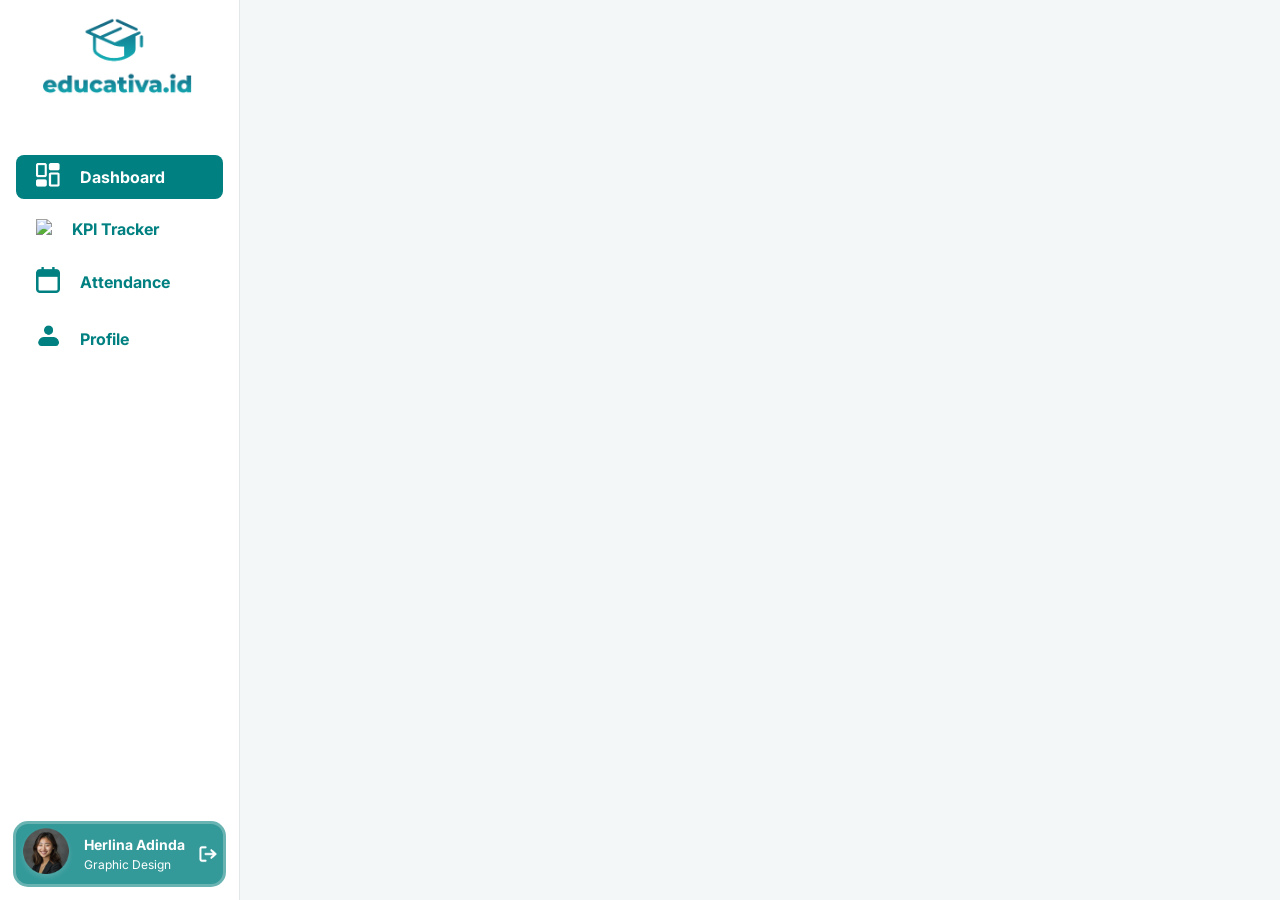
==== index.html @ 2667c9a7 "feat: membuat sidebar" ====
<!DOCTYPE html>
<html lang="en">
<head>
  <meta charset="UTF-8">
  <meta name="viewport" content="width=device-width, initial-scale=1.0">
  <title>educativa.id — Dashboard</title>

  <link rel="preconnect" href="https://fonts.googleapis.com">
  <link href="https://fonts.googleapis.com/css2?family=Inter:wght@400;500;600;700&display=swap" rel="stylesheet">

  <script src="https://cdn.jsdelivr.net/npm/chart.js"></script>

  <link rel="stylesheet" href="https://cdnjs.cloudflare.com/ajax/libs/font-awesome/6.5.0/css/all.min.css">

  <link rel="stylesheet" href="css/style.css">
  <link rel="stylesheet" href="css/layout.css">
  <link rel="stylesheet" href="css/components.css">
</head>
<body>
  <div class="app-container">
    
    <aside class="sidebar">
      <div class="sidebar-header">
        <div class="logo-icon">
            <img class="educativa" src="assets/icons/logo-ducativa.png">
            <img class="tulisan" src="assets/icons/logo-tulisan-educativa.png">
        </div>
      </div>
      
      <nav class="sidebar-nav">
        <ul class="nav-list">
          <li class="list active nav-item" data-index="0">
              <a class="sidebar-component" href="#">
                  <span class="icon"><img src="assets/icons/nav-dashboard-active.png" data-active="assets/icons/nav-dashboard-active.png" data-inactive="assets/icons/nav-dashboard.png"></span>
                  <span class="text">Dashboard</span>
              </a>
          </li>
          <li class="list nav-item" data-index="1">
              <a class="sidebar-component" href="#">
                  <span class="icon"><img src="assets/icons/nav-kpi.png" data-active="assets/icons/nav-kpi-active.png" data-inactive="assets/icons/nav-kpi.png"></span>
                  <span class="text">KPI Tracker</span>
              </a>
          </li>
          <li class="list nav-item" data-index="2">
              <a class="sidebar-component" href="#">
                  <span class="icon"><img src="assets/icons/nav-attendance.png" data-active="assets/icons/nav-attendance-active.png" data-inactive="assets/icons/nav-attendance.png"></span>
                  <span class="text">Attendance</span>
              </a>
          </li>
          <li class="list nav-item" data-index="3">
              <a class="sidebar-component" href="#">
                  <span class="icon"><img src="assets/icons/nav-profile.png" data-active="assets/icons/nav-profile-active.png" data-inactive="assets/icons/nav-profile.png"></span>
                  <span class="text">Profile</span>
              </a>
          </li>
        </ul>
        <!-- <a href="#" class="nav-item active">
          <img src="assets/icons/nav-dashboard-active.png" data-active="assets/icons/nav-dashboard-active.png" data-inactive="assets/icons/nav-dashboard.png">
          <span>Dashboard</span>
        </a> -->
        <!-- <a href="#" class="nav-item active">
            <img src="assets/icons/nav-dashboard-active.png" data-active="assets/icons/nav-dashboard-active.png" data-inactive="assets/icons/nav-dashboard.png">
            <span class="text">Dashboard</span>
        </a>
        <a href="#" class="nav-item">
          <img src="assets/icons/nav-kpi.png" data-active="assets/icons/nav-kpi-active.png" data-inactive="assets/icons/nav-kpi.png" alt="KPI Tracker">
          <span>KPI Tracker</span>
        </a>
        <a href="#" class="nav-item">
          <img src="assets/icons/nav-attendance.png" data-active="assets/icons/nav-attendance-active.png" data-inactive="assets/icons/nav-attendance.png" alt="Attendance">
          <span>Attendance</span>
        </a>
        <a href="#" class="nav-item">
          <img src="assets/icons/nav-profile.png" data-active="assets/icons/nav-profile-active.png" data-inactive="assets/icons/nav-profile.png" alt="Profile">
          <span>Profile</span>
        </a> -->
      </nav>

      <div class="sidebar-footer">
        <div class="user-profile">
          <img src="assets/icons/avatar-1.png" alt="User" class="avatar">
          <div class="user-info">
            <h4>Herlina Adinda</h4>
            <p>Graphic Design</p>
          </div>
          <button class="logout-btn"><img src="assets/icons/logout.png" alt="Logout"></button>
        </div>
      </div>
    </aside>

    <!-- <nav class="bottom-nav">
      <a href="#" class="nav-item active"><img src="assets/icons/nav-dashboard-active.png" alt="Dashboard"></a>
      <a href="#" class="nav-item"><img src="assets/icons/nav-kpi.png" alt="KPI Tracker"></a>
      <a href="#" class="nav-item"><img src="assets/icons/nav-attendance.png" alt="Attendance"></a>
      <a href="#" class="nav-item"><img src="assets/icons/nav-profile.png" alt="Profile"></a>
    </nav> -->
    <nav class="container-bottom">
      <div class="bottom-nav">
        <ul>
          <li class="list active" data-index="0">
              <a href="#">
                  <span class="icon"><img src="assets/icons/nav-dashboard-active.png" data-active="assets/icons/nav-dashboard-active.png" data-inactive="assets/icons/nav-dashboard.png"></span>
                  <span class="text">Dashboard</span>
              </a>
          </li>
          <li class="list" data-index="1">
              <a href="#">
                  <span class="icon"><img src="assets/icons/nav-kpi.png" data-active="assets/icons/nav-kpi-active.png" data-inactive="assets/icons/nav-kpi.png"></span>
                  <span class="text">KPI Tracker</span>
              </a>
          </li>
          <li class="list" data-index="2">
              <a href="#">
                  <span class="icon"><img src="assets/icons/nav-attendance.png" data-active="assets/icons/nav-attendance-active.png" data-inactive="assets/icons/nav-attendance.png"></span>
                  <span class="text">Attendance</span>
              </a>
          </li>
          <li class="list" data-index="3">
              <a href="#">
                  <span class="icon"><img src="assets/icons/nav-profile.png" data-active="assets/icons/nav-profile-active.png" data-inactive="assets/icons/nav-profile.png"></span>
                  <span class="text">Profile</span>
              </a>
          </li>
          
          <div class="indicator">
              <div class="indicator-inner"></div>
          </div>
        </ul>
      </div>
      
    </nav>
  </div>

  <script src="js/data.js"></script>
  <script src="js/dashboard.js"></script>
  <script src="js/navigation.js"></script>
</body>
</html>
---- css/style.css ----
/* ================= VARIABLES ================= */
:root {
  --primary: #008080;
  --primary-light: #CBE4E5;
  --primary-bg: #E8F3F4;
  --bg-body: #F4F7F7;
  --white: #FFFFFF;
  --text-dark: #2C3E3E;
  --text-gray: #6B7A7A;
  --border-color: #E2E8E8;
  --hover-buttonn: #006666;

  --font-main: 'Inter', sans-serif;

  --sidebar-width: 240px;
  --sidebar-collapsed: 100px;
  --bottom-nav-height: 64px;
}

/* ================= RESET & GLOBAL ================= */
* {
  margin: 0;
  padding: 0;
  box-sizing: border-box;
}

body {
  font-family: var(--font-main);
  background-color: var(--bg-body);
  color: var(--text-dark);
}

a { text-decoration: none; }
button { cursor: pointer; border: none; background: none; font-family: inherit; }
---- css/layout.css ----
/* ---- App Container ---- */
.app-container {
  display: flex;
  min-height: 100vh;
}

/* ---- Sidebar: hidden on mobile ---- */
.sidebar {
  display: none;
}





/* .bottom-nav {
  display: flex;
  position: fixed;
  bottom: 0;
  left: 0;
  width: 100%;
  height: var(--bottom-nav-height);
  background: var(--white);
  border-top: 1px solid var(--border-color);
  z-index: 100;
  justify-content: space-around;
  align-items: center;
}

.bottom-nav .nav-item {
  color: var(--text-gray);
  font-size: 22px;
  padding: 12px;
}

.bottom-nav .nav-item.active {
  color: var(--primary);
} */


/* ================= TABLET — min-width: 768px ================= */
@media (min-width: 768px) {

  .sidebar {
    display: flex;
    flex-direction: column;
    width: var(--sidebar-collapsed);
    background-color: var(--white);
    border-right: 1px solid var(--border-color);
    position: fixed;
    height: 100vh;
    z-index: 100;
    transition: width 0.3s ease;
  }

}

/* ================= DESKTOP — min-width: 1024px ================= */
@media (min-width: 1024px) {

  /* Full sidebar */
  .sidebar {
    width: var(--sidebar-width);
  }

}
---- css/components.css ----
/* ---- Bottom Nav pada mobile ---- */
.container-bottom {
  display: flex;
  justify-content: center;
  align-items: center;
  background-color: blue;
}

.bottom-nav {
    position: fixed;
    bottom: 18px;
    right: 5%;
    /* right: 18px; */
    z-index: 100;
    width: 90%;
    height: 70px;
    background: var(--white);
    display: flex;
    justify-content: center;
    align-items: center;
    border-radius: 16px;
    border: 2px solid var(--primary-light);
    box-shadow: 0 8px 5px rgba(0, 128, 128, 0.2);
    /* CSS Variable untuk mengatur posisi via JS */
    --active-index: 0; 

}

.bottom-nav ul {
    display: flex;
    width: 100%;
    padding: 0;
    margin: 0;
    position: relative;
}

.bottom-nav ul li {
    position: relative;
    list-style: none;
    width: 25%; /* Membagi 4 menu rata */
    height: 80px;
    z-index: 2;
}

.bottom-nav ul li a {
    position: relative;
    display: flex;
    justify-content: center;
    align-items: center;
    flex-direction: column;
    width: 100%;
    height: 100%;
    text-align: center;
    text-decoration: none;
}

.bottom-nav ul li a .icon {
    position: relative;
    display: block;
    /* font-size: 14px; */
    /* color: var(--primary); */
    transition: 0.5s cubic-bezier(0.68, -0.55, 0.265, 1.55); /* Animasi bounce halus */
    transform: translateY(-8px);
}

.icon img {
    width: 24px;
}

.bottom-nav ul li.active a .icon {
    transform: translateY(-38px); /* Ikon naik saat aktif */
    color: var(--nav-bg);
}

.bottom-nav ul li a .text {
    position: absolute;
    color: var(--primary);
    font-weight: 600;
    font-size: 11px;
    bottom: 14px;
}

/* --- ANIMATED INDICATOR (LENGKUNGAN) --- */
.indicator {
    position: absolute;
    top: -40px; /* Menjorok ke atas */
    /* Kalkulasi Posisi: 
       Lebar 1 menu = 25%. Setengah menu = 12.5%.
       Dikurangi setengah lebar indicator (40px) agar tepat di tengah icon.
    */
    left: calc((25% * var(--active-index)) + 12.5% - 40px);
    width: 80px;
    height: 80px;
    background: var(--bg-body); /* Menyamar dengan background halaman */
    border-radius: 50%;
    /* border: 2px solid var(--primary-light); */
    transition: 0.5s cubic-bezier(0.68, -0.55, 0.265, 1.55);
    z-index: 1;
}

/* Lengkungan Kiri */
.indicator::before {
    content: '';
    position: absolute;
    top: 40px;
    left: -22px;
    width: 22px;
    height: 22px;
    background: transparent;
    border-top-right-radius: 20px;
    box-shadow: 1px -10px 0 0 var(--nav-bg);
}

/* Lengkungan Kanan */
.indicator::after {
    content: '';
    position: absolute;
    top: 40px;
    right: -22px;
    width: 22px;
    height: 22px;
    background: transparent;
    border-top-left-radius: 20px;
    box-shadow: -1px -10px 0 0 var(--nav-bg);
}

/* Lingkaran Teal di tengah */
.indicator-inner {
    position: absolute;
    top: 10px;
    left: 10px;
    width: 60px;
    height: 60px;
    background: var(--primary);
    border-radius: 50%;
    box-shadow: inset 0px 4px 6px rgba(0,0,0,0.1); /* Efek depth tipis */
}

/* ================= TABLET — min-width: 768px ================= */
@media (min-width: 768px) {
    .sidebar-header {
        padding: 24px;
        display: flex;
        justify-content: center;
        align-items: center;
        gap: 12px;
    }

    .logo-icon img { 
        width: 80%; 
    }
    .logo-icon .educativa { 
        width: 100%; 
        scale: 1.2;
    }

    .logo-icon .tulisan { 
        display: none; 
    }

    .sidebar-nav {
        display: flex;
        flex-direction: column;
        padding: 0 16px;
        flex: 1;
    }

    .nav-list {
        display: flex;
        flex-direction: column;
        gap: 12px;
        margin-top: 3rem;
    }

    .sidebar-nav .nav-item {
        display: flex;
        align-items: center;
        justify-content: center;
        gap: 25px;
        padding: 10px 0;
        margin: 8px;
        border-radius: 8px;
        transition: all 0.2s ease;
    }

    .sidebar-nav .nav-item.active,
    .sidebar-nav .nav-item:hover {
        background-color: var(--primary);
        color: var(--white);
    }

    .sidebar-nav .nav-item:hover .icon img,
    .sidebar-nav .nav-item.active .icon img {
        filter: brightness(0) invert(1);
    }

    .sidebar-nav .nav-item .text {
        display: none;
    }

    .sidebar-footer {
        padding: 10px;
        border-top: 2px solid var(--primary);
        background-color: rgba(0, 128, 128, 0.4);
    }

    .user-profile {
        display: flex;
        align-items: center;
        justify-content: center;
        border-radius: 8px;
    }

    .avatar { 
        width: 80px; 
        height: 80px; 
        border-radius: 50%; 
        object-fit: cover; 
    }

    .user-info {
        display: none; 
    }

    .user-profile button {
        display: none;
    }

    .bottom-nav { display: none; }
}

/* ================= DESKTOP — min-width: 1024px ================= */
@media (min-width: 1024px) {
    /*---- sidebar ----*/

    .sidebar-header {
        gap: 0;
        transform: translateY(-10%);
    }

    .logo-icon .educativa {
        transform: translateX(85%);
        scale: 1;
        width: 35%;
    }

    .logo-icon .tulisan {
        display: flex;
        /* transform: translateX(55%); */
        transform: translateY(-30%);
        margin: auto;
    }

    .nav-list{
        margin-top: 0;
    }

    .sidebar-nav .nav-item {
        justify-content: flex-start;
        padding: 8px 20px;
        margin: 0;
    }

    .sidebar-component {
        display: flex;
        align-items: center;
        gap: 20px;
        color: var(--primary);
        font-weight: 700;
    }

    /* .sidebar-component.active, .sidebar-component:hover {
        color: var(--white);
    } */

    .sidebar-nav .nav-item .text {
        display: flex;
    }

    .nav-item.active .text, .nav-item:hover .text {
        color: var(--white);
    }

    .sidebar-footer {
        background-color: var(--white);
        border: none;
    }

    .user-profile {
        background-color: rgba(0, 128, 128, 0.8);
        border-radius: 15px;
        margin: 3px;
        border: 3px solid rgba(230,244,241, 0.3);
    }

    .user-info {
        display: flex;
        flex-direction: column;
        gap: 4px;
        margin-right: auto;
    }

    .user-info h4 {
        font-size: 14px;
        color: var(--white);
    }

    .user-info p {
        font-size: 12px;
        color: var(--white);
    }

    .user-profile .avatar {
        width: 60px;
        height: 60px;
        margin-right: auto;
    }

    .user-profile button {
        display: flex;
    }

    .logout-btn img {
        width: 20px;
        margin: 5px;
    }
    
}
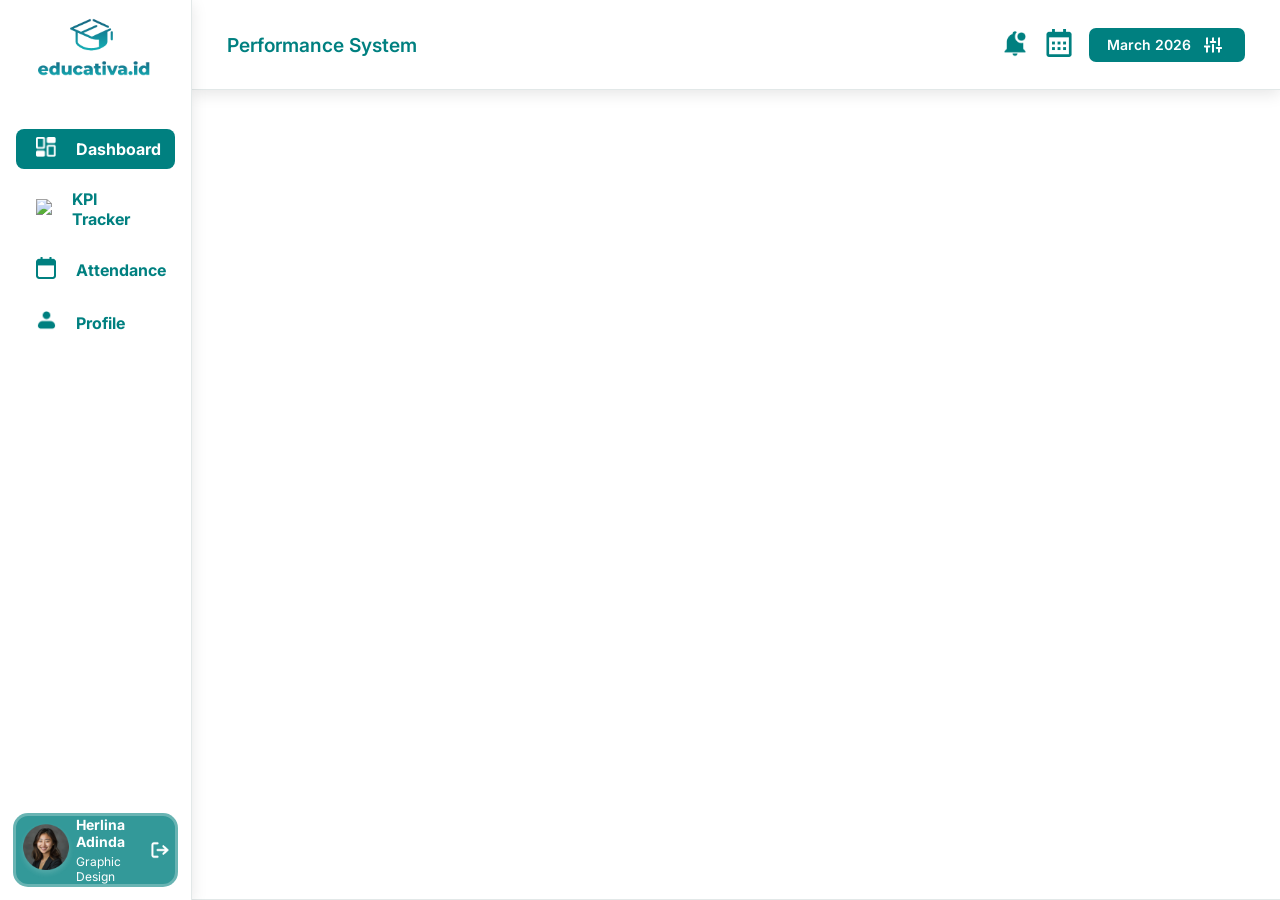
==== commit 3e0fde5d: "feat: membuat header" ====
--- a/index.html
+++ b/index.html
@@ -54,26 +54,6 @@
               </a>
           </li>
         </ul>
-        <!-- <a href="#" class="nav-item active">
-          <img src="assets/icons/nav-dashboard-active.png" data-active="assets/icons/nav-dashboard-active.png" data-inactive="assets/icons/nav-dashboard.png">
-          <span>Dashboard</span>
-        </a> -->
-        <!-- <a href="#" class="nav-item active">
-            <img src="assets/icons/nav-dashboard-active.png" data-active="assets/icons/nav-dashboard-active.png" data-inactive="assets/icons/nav-dashboard.png">
-            <span class="text">Dashboard</span>
-        </a>
-        <a href="#" class="nav-item">
-          <img src="assets/icons/nav-kpi.png" data-active="assets/icons/nav-kpi-active.png" data-inactive="assets/icons/nav-kpi.png" alt="KPI Tracker">
-          <span>KPI Tracker</span>
-        </a>
-        <a href="#" class="nav-item">
-          <img src="assets/icons/nav-attendance.png" data-active="assets/icons/nav-attendance-active.png" data-inactive="assets/icons/nav-attendance.png" alt="Attendance">
-          <span>Attendance</span>
-        </a>
-        <a href="#" class="nav-item">
-          <img src="assets/icons/nav-profile.png" data-active="assets/icons/nav-profile-active.png" data-inactive="assets/icons/nav-profile.png" alt="Profile">
-          <span>Profile</span>
-        </a> -->
       </nav>
 
       <div class="sidebar-footer">
@@ -88,12 +68,36 @@
       </div>
     </aside>
 
-    <!-- <nav class="bottom-nav">
-      <a href="#" class="nav-item active"><img src="assets/icons/nav-dashboard-active.png" alt="Dashboard"></a>
-      <a href="#" class="nav-item"><img src="assets/icons/nav-kpi.png" alt="KPI Tracker"></a>
-      <a href="#" class="nav-item"><img src="assets/icons/nav-attendance.png" alt="Attendance"></a>
-      <a href="#" class="nav-item"><img src="assets/icons/nav-profile.png" alt="Profile"></a>
-    </nav> -->
+    <Aside class="header">
+      <header class="top-header">
+        <div class="logo-mobile">
+            <img class="educativa" src="assets/icons/logo-ducativa.png">
+            <img class="tulisan" src="assets/icons/logo-tulisan-educativa.png">
+        </div>
+        <h1 class="page-title">Performance System</h1>
+        <div class="header-actions">
+          <button class="action-btn"><img src="assets/icons/header-notification.png"></button>
+          <button class="action-btn"><img src="assets/icons/header-calendar.png"></button>
+          <button class="date-badge">
+            <p class="filter-text">March 2026</p>
+            <img class="filter-icon" src="assets/icons/header-filter.png">
+          </button>
+        </div>
+      </header>
+    </Aside>
+
+    
+      <!-- <header class="top-header">
+        <div class="mobile-menu-toggle"><i class="fa-solid fa-bars"></i></div>
+        <h1 class="page-title">Performance System</h1>
+        <div class="header-actions">
+          <button class="action-btn"><i class="fa-solid fa-bell"></i></button>
+          <button class="action-btn"><i class="fa-solid fa-calendar-days"></i></button>
+          <button class="date-badge">March 2026 <i class="fa-solid fa-sliders"></i></button>
+        </div>
+      </header> -->
+   
+
     <nav class="container-bottom">
       <div class="bottom-nav">
         <ul>
--- a/css/style.css
+++ b/css/style.css
@@ -12,8 +12,8 @@
 
   --font-main: 'Inter', sans-serif;
 
-  --sidebar-width: 240px;
-  --sidebar-collapsed: 100px;
+  --sidebar-width: 15vw;
+  --sidebar-collapsed: 12vw;
   --bottom-nav-height: 64px;
 }
 
--- a/css/layout.css
+++ b/css/layout.css
@@ -9,33 +9,30 @@
   display: none;
 }
 
-
-
-
-
-/* .bottom-nav {
+/* ---- Bottom Nav pada mobile ---- */
+.container-bottom {
   display: flex;
-  position: fixed;
-  bottom: 0;
-  left: 0;
-  width: 100%;
-  height: var(--bottom-nav-height);
-  background: var(--white);
-  border-top: 1px solid var(--border-color);
-  z-index: 100;
-  justify-content: space-around;
+  justify-content: center;
   align-items: center;
 }
 
-.bottom-nav .nav-item {
-  color: var(--text-gray);
-  font-size: 22px;
-  padding: 12px;
+/* === HEADER ==== */
+.header {
+  display: flex;
+  flex: 1;
+  width: 100%;
+  background-color: var(--white);
+  border-bottom: 1px solid var(--border-color);
 }
 
-.bottom-nav .nav-item.active {
-  color: var(--primary);
-} */
+/* ==== MAIN CONTENT ==== */
+.main-content {
+  flex: 1;
+  width: 100%;
+  margin-left: 0;
+  display: flex;
+  flex-direction: column;
+}
 
 
 /* ================= TABLET — min-width: 768px ================= */
@@ -51,6 +48,7 @@
     height: 100vh;
     z-index: 100;
     transition: width 0.3s ease;
+    box-shadow: 0 4px 15px rgba(0, 0, 0, 0.1);
   }
 
 }
--- a/css/components.css
+++ b/css/components.css
@@ -1,16 +1,8 @@
-/* ---- Bottom Nav pada mobile ---- */
-.container-bottom {
-  display: flex;
-  justify-content: center;
-  align-items: center;
-  background-color: blue;
-}
-
+/* ----BOTTOM NAVIGATION (MOBILE)---- */
 .bottom-nav {
     position: fixed;
     bottom: 18px;
     right: 5%;
-    /* right: 18px; */
     z-index: 100;
     width: 90%;
     height: 70px;
@@ -57,8 +49,6 @@
 .bottom-nav ul li a .icon {
     position: relative;
     display: block;
-    /* font-size: 14px; */
-    /* color: var(--primary); */
     transition: 0.5s cubic-bezier(0.68, -0.55, 0.265, 1.55); /* Animasi bounce halus */
     transform: translateY(-8px);
 }
@@ -136,6 +126,89 @@
     box-shadow: inset 0px 4px 6px rgba(0,0,0,0.1); /* Efek depth tipis */
 }
 
+/* ================== HEADER MOBILE ================== */
+.top-header {
+  height: 10vh;
+  width: 100vw;
+  background-color: var(--white);
+  padding: 20px;
+  display: flex;
+  align-items: center;
+  border-bottom: 1px solid var(--border-color);
+  position: sticky;
+  top: 0;
+  z-index: 90;
+  box-shadow: 0 4px 15px rgba(0, 0, 0, 0.1);
+}
+
+.logo-mobile {
+    display: flex;
+    margin-right: auto;
+}
+
+.top-header .logo-mobile {
+    display: flex;
+    align-items: center;
+    gap: 8px;
+}
+
+.logo-mobile .tulisan {
+    width: 110px;
+}
+
+.logo-mobile .educativa {
+    width: 35px;
+}
+
+.top-header h1 {
+    display: none;
+}
+
+.header-actions {
+    display: flex;
+    gap: 16px;
+}
+
+.header-actions img {
+    width: 25px;
+}
+
+.date-badge img {
+    background-color: var(--primary);
+    width: 28px;
+    padding: 5px;
+    border-radius: 7px;
+}
+
+.filter-text {
+    display: none;
+}
+
+/* ---ISI KONTEN DASHBOARD---- */
+/* ---Banner Dashboard---- */
+.banner-card {
+  background: linear-gradient(135deg, #ffffff 60%, var(--primary-bg) 100%);
+  border-radius: 16px;
+  padding: 24px;
+  display: flex;
+  flex-direction: column;
+  align-items: center;
+  text-align: center;
+  gap: 16px;
+  box-shadow: 0 4px 12px rgba(0, 0, 0, 0.02);
+  border: 1px solid var(--border-color);
+}
+
+.banner-content h2 { color: var(--primary); font-size: 22px; margin-bottom: 8px; }
+.banner-content p  { color: var(--text-gray); font-size: 15px; }
+
+.banner-illustration img {
+    width: 100%;
+    max-width: 500px;
+    padding-right: 2rem;
+  }
+
+
 /* ================= TABLET — min-width: 768px ================= */
 @media (min-width: 768px) {
     .sidebar-header {
@@ -227,12 +300,56 @@
     }
 
     .bottom-nav { display: none; }
+
+
+    /* ================== HEADER TABLET ================== */
+    .top-header {
+        width: 88vw;
+        height: 9vh;
+        margin-left: auto;
+        padding: 0 26px;
+    }
+
+    .top-header h1 {
+        display: block;
+        color: var(--primary);
+        font-size: 1.5rem;
+        font-weight: 600;
+    }
+
+    .header .logo-mobile {
+        display: none;
+    }
+
+    .header-actions {
+        margin-left: auto;
+    }
+
+    .header-actions img {
+        width: 28px;
+    }
+
+    .date-badge {
+        display: flex;
+        align-items: center;
+        gap: 8px;
+        background-color: var(--primary);
+        padding: 3px 18px;
+        border-radius: 7px;
+    }
+
+    .filter-text {
+        display: flex;
+        color: var(--white);
+        font-size: 14px;
+        font-weight: 600;
+    }
+
 }
 
 /* ================= DESKTOP — min-width: 1024px ================= */
 @media (min-width: 1024px) {
-    /*---- sidebar ----*/
-
+    /*---- SIDEBAR ----*/
     .sidebar-header {
         gap: 0;
         transform: translateY(-10%);
@@ -269,9 +386,9 @@
         font-weight: 700;
     }
 
-    /* .sidebar-component.active, .sidebar-component:hover {
-        color: var(--white);
-    } */
+    .sidebar-component .icon img {
+        width: 20px;
+    }
 
     .sidebar-nav .nav-item .text {
         display: flex;
@@ -324,5 +441,16 @@
         width: 20px;
         margin: 5px;
     }
+
+    /* ================== HEADER DESKTOP ================== */
+    .top-header {
+        width: 85vw;
+        height: 10vh;
+        padding: 0 35px;
+    }
+
+    .top-header h1 {
+        font-size: 1.2rem;
+    }
     
 }
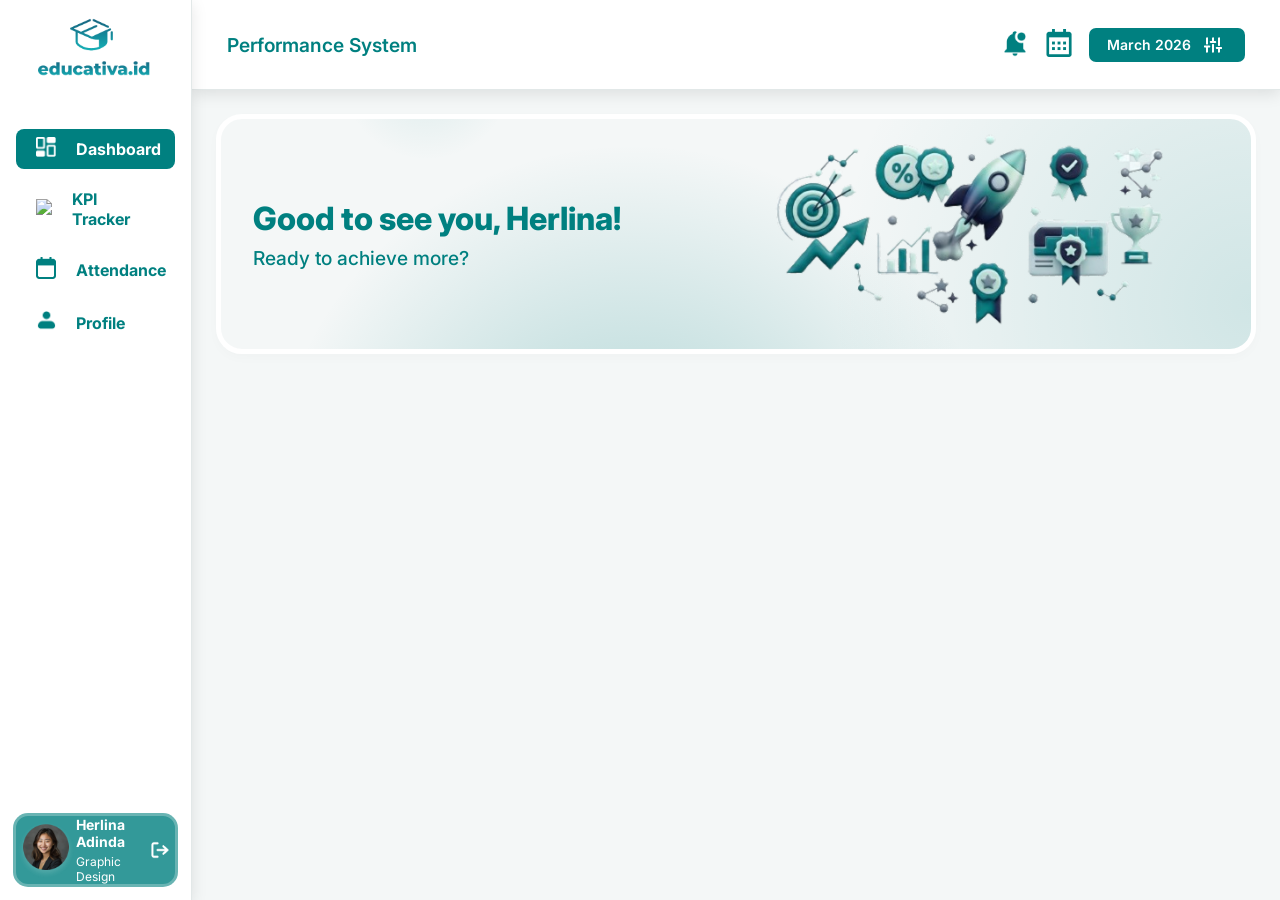
==== commit a69af56b: "feat: membuat banner pada dashboard" ====
--- a/index.html
+++ b/index.html
@@ -68,35 +68,40 @@
       </div>
     </aside>
 
-    <Aside class="header">
-      <header class="top-header">
-        <div class="logo-mobile">
-            <img class="educativa" src="assets/icons/logo-ducativa.png">
-            <img class="tulisan" src="assets/icons/logo-tulisan-educativa.png">
+    <div class="main-wrapper">
+      <Aside class="header">
+        <header class="top-header">
+          <div class="logo-mobile">
+              <img class="educativa" src="assets/icons/logo-ducativa.png">
+              <img class="tulisan" src="assets/icons/logo-tulisan-educativa.png">
+          </div>
+          <h1 class="page-title">Performance System</h1>
+          <div class="header-actions">
+            <button class="action-btn"><img src="assets/icons/header-notification.png"></button>
+            <button class="action-btn"><img src="assets/icons/header-calendar.png"></button>
+            <button class="date-badge">
+              <p class="filter-text">March 2026</p>
+              <img class="filter-icon" src="assets/icons/header-filter.png">
+            </button>
+          </div>
+        </header>
+      </Aside>
+
+      <main class="main-content">
+        <div class="page-wrapper">
+          <section class="banner-card skeleton-box">
+            <div class="banner-content hide-on-load">
+              <h2>Good to see you, Herlina!</h2>
+              <p>Ready to achieve more?</p>
+            </div>
+            <div class="banner-illustration hide-on-load">
+              <img src="assets/images/dashboard.png" alt="Dashboard Banner">
+            </div>
+          </section>
         </div>
-        <h1 class="page-title">Performance System</h1>
-        <div class="header-actions">
-          <button class="action-btn"><img src="assets/icons/header-notification.png"></button>
-          <button class="action-btn"><img src="assets/icons/header-calendar.png"></button>
-          <button class="date-badge">
-            <p class="filter-text">March 2026</p>
-            <img class="filter-icon" src="assets/icons/header-filter.png">
-          </button>
-        </div>
-      </header>
-    </Aside>
-
+      </main>
+    </div>
     
-      <!-- <header class="top-header">
-        <div class="mobile-menu-toggle"><i class="fa-solid fa-bars"></i></div>
-        <h1 class="page-title">Performance System</h1>
-        <div class="header-actions">
-          <button class="action-btn"><i class="fa-solid fa-bell"></i></button>
-          <button class="action-btn"><i class="fa-solid fa-calendar-days"></i></button>
-          <button class="date-badge">March 2026 <i class="fa-solid fa-sliders"></i></button>
-        </div>
-      </header> -->
-   
 
     <nav class="container-bottom">
       <div class="bottom-nav">
--- a/css/layout.css
+++ b/css/layout.css
@@ -2,6 +2,7 @@
 .app-container {
   display: flex;
   min-height: 100vh;
+  width: 100vw;
 }
 
 /* ---- Sidebar: hidden on mobile ---- */
@@ -16,23 +17,30 @@
   align-items: center;
 }
 
+.main-wrapper {
+  flex: 1;
+  display: flex;
+  flex-direction: column;
+}
+
 /* === HEADER ==== */
-.header {
+/* .header {
   display: flex;
   flex: 1;
   width: 100%;
   background-color: var(--white);
   border-bottom: 1px solid var(--border-color);
-}
+} */
 
 /* ==== MAIN CONTENT ==== */
-.main-content {
+/* .main-content {
   flex: 1;
   width: 100%;
   margin-left: 0;
   display: flex;
   flex-direction: column;
-}
+  background-color: blue;
+} */
 
 
 /* ================= TABLET — min-width: 768px ================= */
@@ -41,15 +49,22 @@
   .sidebar {
     display: flex;
     flex-direction: column;
+    height: 100vh;
     width: var(--sidebar-collapsed);
     background-color: var(--white);
     border-right: 1px solid var(--border-color);
     position: fixed;
-    height: 100vh;
     z-index: 100;
     transition: width 0.3s ease;
     box-shadow: 0 4px 15px rgba(0, 0, 0, 0.1);
   }
+
+  .main-content {
+    width: 88vw;
+    margin-left: auto;
+  }
+
+  
 
 }
 
@@ -61,4 +76,9 @@
     width: var(--sidebar-width);
   }
 
+  .main-content {
+    width: 85vw;
+    margin-left: auto;
+  }
+
 }
--- a/css/components.css
+++ b/css/components.css
@@ -184,29 +184,45 @@
     display: none;
 }
 
-/* ---ISI KONTEN DASHBOARD---- */
+/* =========== ISI KONTEN DASHBOARD MOBILE ===========  */
 /* ---Banner Dashboard---- */
 .banner-card {
-  background: linear-gradient(135deg, #ffffff 60%, var(--primary-bg) 100%);
-  border-radius: 16px;
+  background: 
+    radial-gradient(circle at 20% -20%, rgba(0, 128, 128, 0.1), transparent 10%),
+    radial-gradient(circle at 100% 80%, rgba(0, 128, 128, 0.15), transparent 40%),
+    radial-gradient(circle at 40% 170%, rgba(0, 128, 128, 0.3), transparent 50%);
+  border-radius: 26px;
   padding: 24px;
   display: flex;
-  flex-direction: column;
   align-items: center;
   text-align: center;
   gap: 16px;
   box-shadow: 0 4px 12px rgba(0, 0, 0, 0.02);
-  border: 1px solid var(--border-color);
-}
-
-.banner-content h2 { color: var(--primary); font-size: 22px; margin-bottom: 8px; }
-.banner-content p  { color: var(--text-gray); font-size: 15px; }
+  border: 5px solid var(--white);
+  margin: 18px;
+}
+
+.banner-content h2 { 
+    color: var(--primary); 
+    font-size: 1.2rem; 
+    margin-bottom: 8px; 
+    font-weight: 800;
+    text-align: start;
+}
+
+.banner-content p  { 
+    color: var(--primary); 
+    font-size: .65rem; 
+    font-weight: 500;
+    text-align: start;
+}
 
 .banner-illustration img {
     width: 100%;
-    max-width: 500px;
-    padding-right: 2rem;
-  }
+    max-width: 300px;
+}
+
+
 
 
 /* ================= TABLET — min-width: 768px ================= */
@@ -345,6 +361,21 @@
         font-weight: 600;
     }
 
+    /* ====== Banner Tablet ====== */
+
+    .banner-card {
+        margin: 1.8rem;
+        height: 15rem;
+    }
+
+    .banner-content h2 {
+        font-size: 2rem;
+    }
+
+    .banner-content p {
+        font-size: 1.2rem;
+    }
+
 }
 
 /* ================= DESKTOP — min-width: 1024px ================= */
@@ -442,6 +473,8 @@
         margin: 5px;
     }
 
+
+
     /* ================== HEADER DESKTOP ================== */
     .top-header {
         width: 85vw;
@@ -452,5 +485,21 @@
     .top-header h1 {
         font-size: 1.2rem;
     }
+
+    .banner-card {
+        margin: 1.5rem;
+        padding: 0 2rem;
+    }
+
+    .banner-illustration {
+        margin-left: auto;
+    }
+
+    .banner-illustration img {
+        width: 100%;
+        max-width: 25rem;
+        margin-right: 3rem;
+    }
+
     
 }
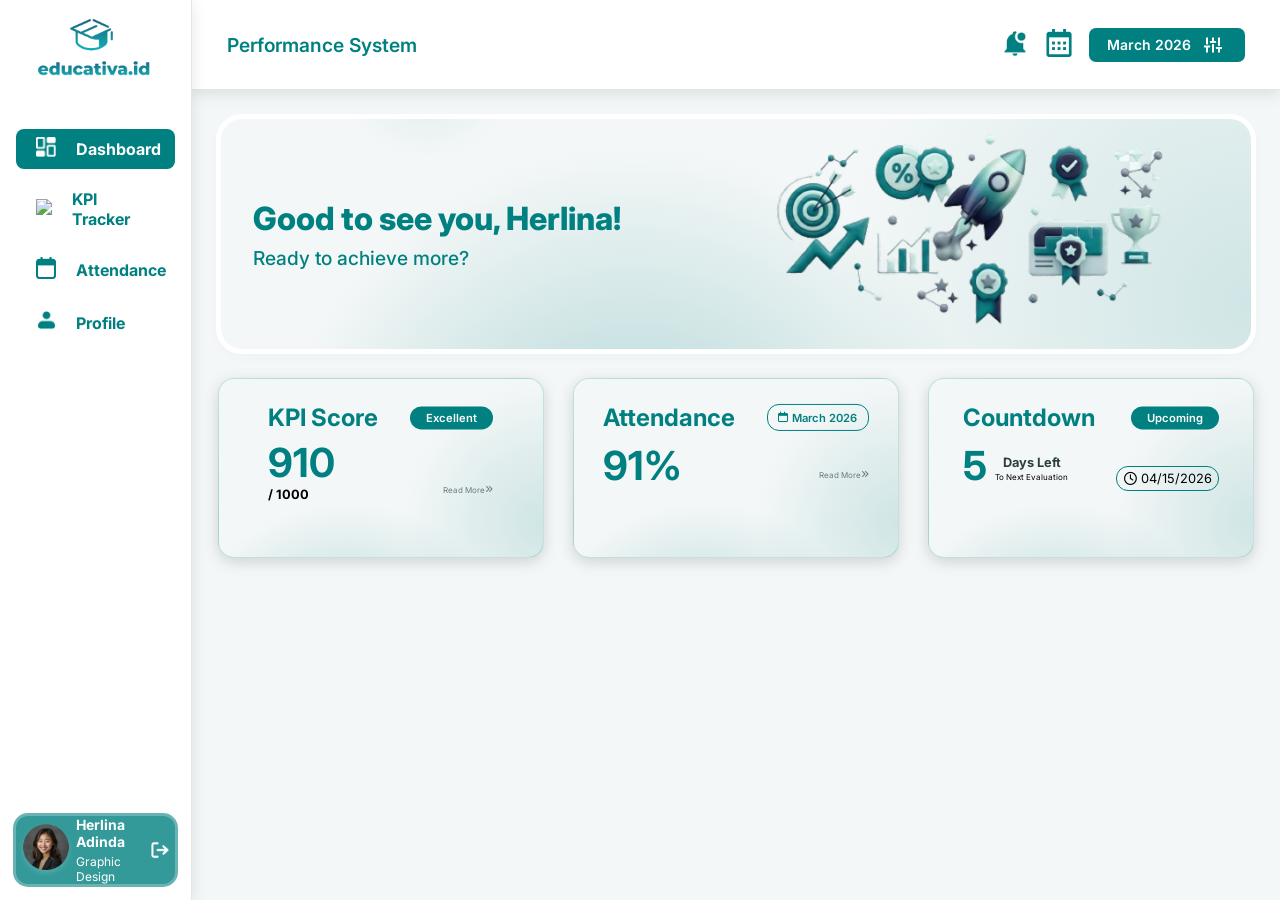
==== commit afb440d6: "feat: menambah komponen tengah (stats) pada halaman dashboard" ====
--- a/index.html
+++ b/index.html
@@ -98,6 +98,58 @@
               <img src="assets/images/dashboard.png" alt="Dashboard Banner">
             </div>
           </section>
+
+          <section class="stats-grid">
+            <div class="stat-card skeleton-box">
+              <div class="hide-on-load">
+                <div class="stat-header">
+                  <h3>KPI Score</h3>
+                  <span class="badge badge-primary">Excellent</span>
+                </div>
+                <div class="stat-body">
+                  <h2>910 <span>/ 1000</span></h2>
+                  <a href="#" class="read-more">Read More <i class="fa-solid fa-angles-right"></i></a>
+                </div>
+                
+              </div>
+            </div>
+            
+            <div class="stat-card skeleton-box">
+              <div class="hide-on-load attendance-card">
+                <div class="stat-header">
+                  <h3>Attendance</h3>
+                  <span class="badge badge-outline attendance"><i class="fa-regular fa-calendar"></i> March 2026</span>
+                </div>
+                <div class="stat-body">
+                  <h2>91%</h2>
+                  <a href="#" class="read-more">Read More <i class="fa-solid fa-angles-right"></i></a>
+                </div>
+              </div>
+            </div>
+
+            <div class="stat-card skeleton-box">
+              <div class="hide-on-load" countdown-card>
+                <div class="stat-header">
+                  <h3>Countdown</h3>
+                  <span class="badge badge-primary">Upcoming</span>
+                </div>
+                <div class="wrapper-countdown">
+                  <div class="stat-body countdown-body">
+                    <h2>5</h2>
+                    <div class="countdown-detail">
+                      <span>Days Left</span>
+                      <p>To Next Evaluation</p>
+                    </div>
+                  </div>
+                  <div class="date-info">
+                    <i class="fa-regular fa-clock"></i> 04/15/2026
+                  </div>
+                </div>
+                
+              </div>
+            </div>
+          </section>
+
         </div>
       </main>
     </div>
--- a/css/style.css
+++ b/css/style.css
@@ -5,6 +5,7 @@
   --primary-bg: #E8F3F4;
   --bg-body: #F4F7F7;
   --white: #FFFFFF;
+  --black: #000000;
   --text-dark: #2C3E3E;
   --text-gray: #6B7A7A;
   --border-color: #E2E8E8;
--- a/css/layout.css
+++ b/css/layout.css
@@ -19,6 +19,7 @@
 
 .main-wrapper {
   flex: 1;
+  width: 100%;
   display: flex;
   flex-direction: column;
 }
@@ -64,7 +65,7 @@
     margin-left: auto;
   }
 
-  
+
 
 }
 
--- a/css/components.css
+++ b/css/components.css
@@ -185,6 +185,8 @@
 }
 
 /* =========== ISI KONTEN DASHBOARD MOBILE ===========  */
+
+
 /* ---Banner Dashboard---- */
 .banner-card {
   background: 
@@ -222,6 +224,146 @@
     max-width: 300px;
 }
 
+/* ---- Stats Grid ---- */
+.stats-grid {
+    
+  /* display: grid;
+  grid-template-columns: 1fr 1fr 1fr; */
+  display: flex;
+  justify-content: center;
+  gap: .3rem;
+  margin: 0;
+}
+
+.stat-card {
+  padding: 1.3rem 1.3rem .5rem 1.3rem;
+  border-radius: 16px;
+  box-shadow: 0 4px 15px rgba(0, 0, 0, 0.15);
+  border: 1px solid rgba(0, 128, 128, 0.2);
+  display: flex;
+  flex-direction: column;
+  width: 30vw;
+  align-items: center;
+  background: 
+    radial-gradient(circle at 20% -20%, rgba(0, 128, 128, 0.1), transparent 10%),
+    radial-gradient(circle at 100% 80%, rgba(0, 128, 128, 0.15), transparent 40%),
+    radial-gradient(circle at 40% 170%, rgba(0, 128, 128, 0.3), transparent 50%);
+}
+
+.stat-header {
+  display: flex;
+  flex-direction: column;
+  justify-content: space-between;
+  align-items: center;
+  margin-bottom: 16px;
+}
+
+.stat-header h3 { 
+    font-size: .85rem; 
+    color: var(--primary); 
+    display: flex;
+    transform: translateY(-50%);
+}
+
+.badge { 
+    padding: .3rem 1rem; 
+    border-radius: 12px; 
+    font-size: .5rem; 
+    font-weight: 600; 
+}
+
+.attendance {
+    font-size: .55rem;
+    padding: 0;
+    width: 20vw;
+    height: 3vh;
+    display: flex;
+    justify-content: center;
+    align-items: center;
+    gap: .25rem;
+}
+
+.badge-primary { 
+    background: var(--primary); 
+    color: var(--white); 
+}
+
+.badge-outline { 
+    border: 1px solid var(--primary); 
+    color: var(--primary); 
+}
+
+.stat-body {
+    display: flex;
+    flex-direction: column;
+}
+
+.stat-body h2 { 
+    font-size: 2rem; 
+    color: var(--primary); 
+    display: flex;
+    flex-direction: column;
+    margin-bottom: auto;
+    transform: translateY(-20%);
+}
+
+.stat-body h2 span  { 
+    font-size: .8rem; 
+    color: var(--black); 
+    font-weight: 700;
+}
+
+.countdown-body h2  { 
+    font-size: 32px; 
+    text-align: center; 
+}
+
+.countdown-body p   { 
+    text-align: center; 
+    font-size: .5rem; 
+    color: var(--black); 
+    margin-top: -.4rem;
+}
+
+.countdown-detail {
+    display: flex;
+    flex-direction: column;
+    align-items: center;
+    gap: .5rem;
+    transform: translateY(-30%);
+}
+
+.countdown-detail span {
+    font-weight: 700;
+    font-size: .8rem;
+}
+
+.countdown-detail p {
+        font-size: .5rem;
+}
+
+.read-more { 
+    font-size: .5rem; 
+    color: var(--text-gray); 
+    justify-self: flex-end;
+    margin-left: auto;
+    /* align-self: flex-end;  */
+    /* margin-top: auto;  */
+    /* padding-top: 16px;  */
+}
+
+.date-info { 
+    text-align: center; 
+    font-size: .6rem; 
+    color: var(--black); 
+    margin-top: 16px; 
+    border: 1px solid var(--primary); 
+    padding: 4px; border-radius: 12px; 
+    width: 22vw;
+    transform: translateY(-40%);    
+}
+
+
 
 
 
@@ -376,6 +518,32 @@
         font-size: 1.2rem;
     }
 
+    /* ====== Komponen Tengah Tablet ====== */
+    .stats-grid {
+        display: flex;
+        justify-content: center;
+        gap: 1rem;
+    }
+    
+    .stat-card {
+        width: 25vw;
+        padding: 1.5rem 0 .7rem 0;
+    }
+
+    .stat-body h2 {
+        font-size: 2.5rem;
+    }
+
+    .attendance {
+        font: 3rem;
+        width: 12vw;
+        height: 2.5vh;
+    }
+
+    .date-info {
+        width: 13vw;
+    }
+
 }
 
 /* ================= DESKTOP — min-width: 1024px ================= */
@@ -486,6 +654,8 @@
         font-size: 1.2rem;
     }
 
+    /* ================== BANNER DESKTOP ================== */
+
     .banner-card {
         margin: 1.5rem;
         padding: 0 2rem;
@@ -501,5 +671,71 @@
         margin-right: 3rem;
     }
 
+    /* ================== KOMPONEN TENGAH DESKTOP ================== */
+    .stats-grid {
+        display: flex;
+        justify-content: center;
+        gap: 1.8rem;
+    }
     
+    .stat-card {
+        width: 25.5vw;
+        height: 20vh;
+        padding: 1.5rem 0 0 0;
+    }
+
+    .stat-header {
+        flex-direction: row;
+        margin-bottom: .7rem;
+        gap: 2rem;
+    }
+
+    .stat-header h3 {
+        font-size: 1.5rem;
+        transform: translateY(0);
+        margin-bottom: .5rem;
+    }
+
+    .badge {
+        font-size: .7rem;
+        transform: translateY(-15%);
+    }
+
+    .attendance {
+        width: 8vw;
+        height: 3vh;
+    }
+
+    .wrapper-countdown {
+        display: flex;
+        justify-content: center;
+        align-items: center;
+    }
+
+    .countdown-body {
+        display: flex;
+        /* flex-direction: column; */
+    }
+
+    .countdown-body h2 {
+        text-align: left;
+    }
+
+    .countdown-detail {
+        transform: translateY(-170%);
+        margin-left: 2rem;
+    }
+
+    .read-more {
+        display: flex;
+        transform: translateY(-300%);
+    }
+
+    .date-info {
+        width: 8vw;
+        margin: 0 0 0 3rem;
+        font-size: .8rem;
+    }
+
+
 }
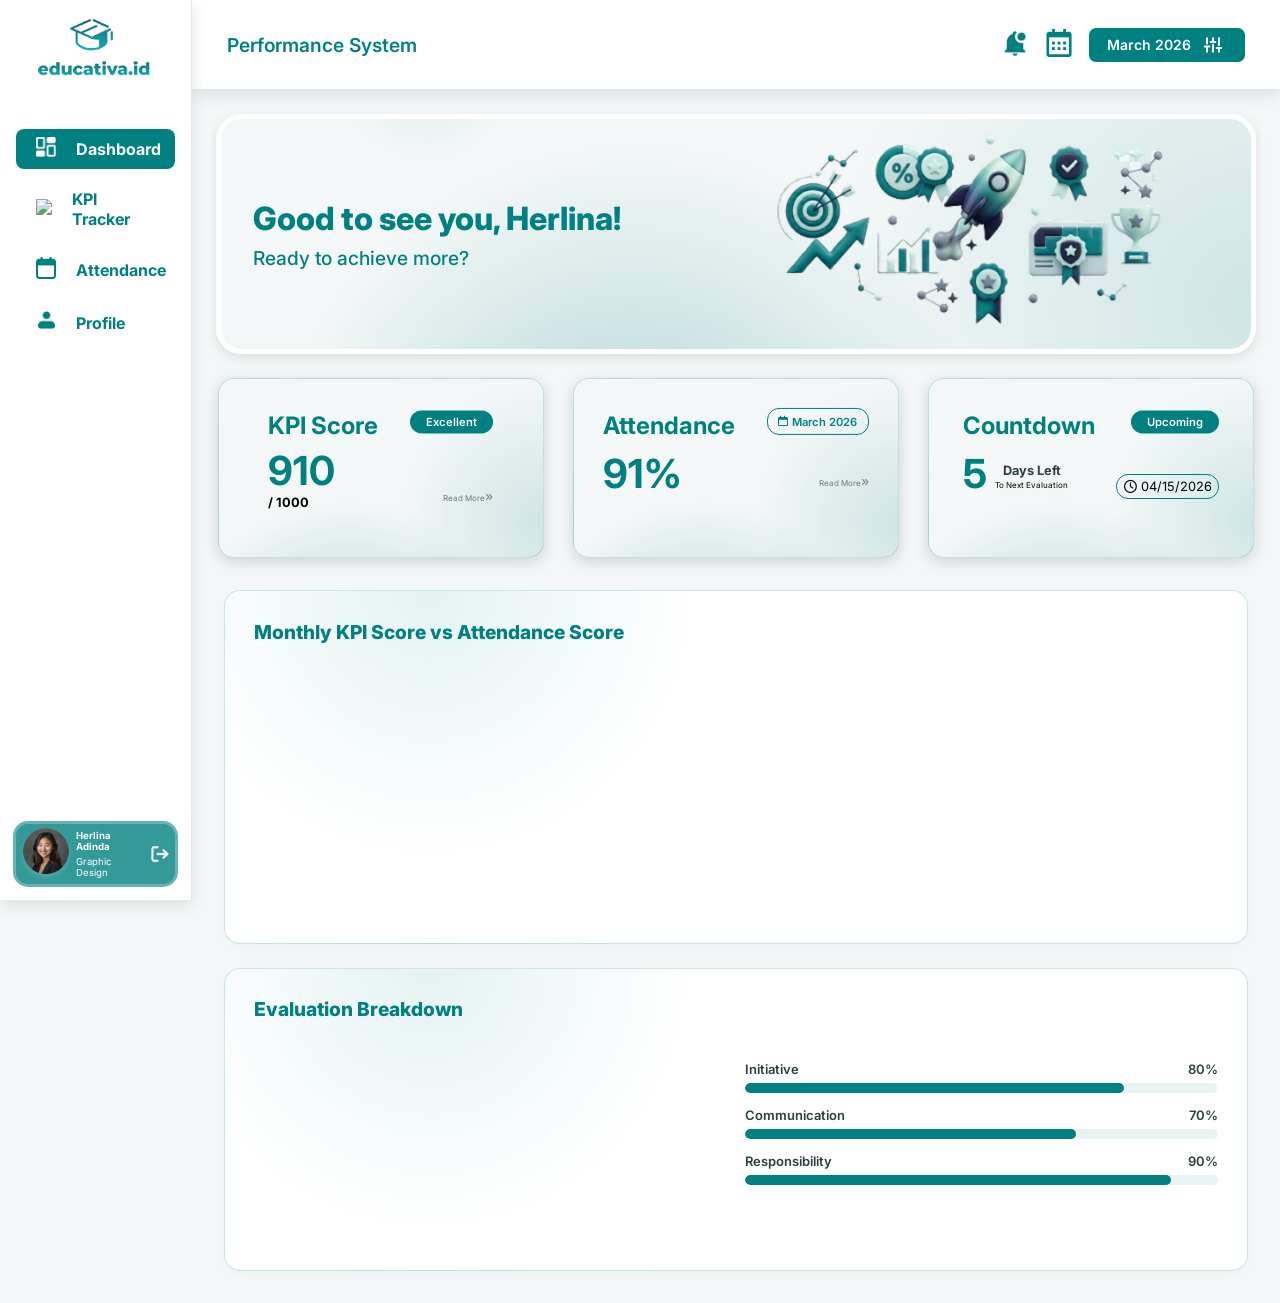
==== commit 5c70643c: "feat: menambahkan charts pada halaman dashboard" ====
--- a/index.html
+++ b/index.html
@@ -150,6 +150,40 @@
             </div>
           </section>
 
+          <section class="charts-grid">
+          <div class="chart-card skeleton-box area-chart-card">
+            <h3 class="hide-on-load">Monthly KPI Score vs Attendance Score</h3>
+            <div class="chart-container hide-on-load" style="position: relative; height:250px; width:100%">
+              <canvas id="areaChart"></canvas>
+            </div>
+          </div>
+
+          <div class="chart-card skeleton-box radar-chart-card">
+            <h3 class="hide-on-load">Evaluation Breakdown</h3>
+            <div class="wrapper-breakdown">
+              <div class="radar-container hide-on-load" style="position: relative; height:200px; width:100%; display: flex; justify-content: center;">
+                <canvas id="radarChart"></canvas>
+              </div>
+              
+              <div class="progress-breakdown hide-on-load">
+                <div class="progress-item">
+                  <div class="progress-label"><span>Initiative</span><span>80%</span></div>
+                  <div class="progress-track"><div class="progress-fill" style="width: 80%;"></div></div>
+                </div>
+                <div class="progress-item">
+                  <div class="progress-label"><span>Communication</span><span>70%</span></div>
+                  <div class="progress-track"><div class="progress-fill" style="width: 70%;"></div></div>
+                </div>
+                <div class="progress-item">
+                  <div class="progress-label"><span>Responsibility</span><span>90%</span></div>
+                  <div class="progress-track"><div class="progress-fill" style="width: 90%;"></div></div>
+                </div>
+              </div>
+            </div>
+            
+          </div>
+        </section>
+
         </div>
       </main>
     </div>
--- a/css/components.css
+++ b/css/components.css
@@ -187,7 +187,7 @@
 /* =========== ISI KONTEN DASHBOARD MOBILE ===========  */
 
 
-/* ---Banner Dashboard---- */
+/* ---Banner Dashboard Mobile---- */
 .banner-card {
   background: 
     radial-gradient(circle at 20% -20%, rgba(0, 128, 128, 0.1), transparent 10%),
@@ -199,7 +199,7 @@
   align-items: center;
   text-align: center;
   gap: 16px;
-  box-shadow: 0 4px 12px rgba(0, 0, 0, 0.02);
+  box-shadow: 0 4px 12px rgba(0, 0, 0, 0.1);
   border: 5px solid var(--white);
   margin: 18px;
 }
@@ -363,6 +363,68 @@
     transform: translateY(-40%);    
 }
 
+/* ---- Charts Grid ---- */
+.charts-grid {
+  display: flex;
+  flex-direction: column;
+  justify-content: center;
+  gap: 1.5rem;
+  max-width: 100%;
+  margin: 1.3rem;
+}
+
+.chart-card {
+  padding: 20px;
+  border-radius: 16px;
+  box-shadow: 0 4px 12px rgba(0, 0, 0, 0.02);
+  border: 1px solid rgba(0, 128, 128, 0.2);
+  background: radial-gradient(circle at 20% 0, rgba(0, 128, 128, .1), transparent 30%);
+  background-color: var(--white);
+}
+
+.chart-card h3 { 
+    color: var(--primary); 
+    margin-bottom: 20px; 
+    font-size: .9rem;; 
+    font-weight: 800;
+}
+
+
+/* ---- Progress Bars ---- */
+.wrapper-breakdown {
+  display: flex;
+  flex-direction: column;
+}
+
+.progress-breakdown {
+  margin-top: 20px;
+  display: flex;
+  flex-direction: column;
+  gap: 14px;
+}
+
+.progress-label {
+  display: flex;
+  justify-content: space-between;
+  font-size: 13px;
+  font-weight: 600;
+  color: var(--text-dark);
+  margin-bottom: 6px;
+}
+
+.progress-track {
+  background: var(--primary-bg);
+  height: 10px;
+  border-radius: 5px;
+  overflow: hidden;
+}
+
+.progress-fill {
+  background: var(--primary);
+  height: 100%;
+  border-radius: 5px;
+}
+
 
 
 
@@ -530,6 +592,11 @@
         padding: 1.5rem 0 .7rem 0;
     }
 
+    .stat-header h3 {
+        margin-top: .5rem;
+        font-size: 1.2rem;
+    }
+
     .stat-body h2 {
         font-size: 2.5rem;
     }
@@ -542,6 +609,38 @@
 
     .date-info {
         width: 13vw;
+    }
+
+    /* ====== Komponen Charts Tablet ====== */
+    .charts-grid {
+        margin: 2rem;
+    }
+
+    .chart-card {
+        padding: 1.8rem;
+    }
+
+    .chart-card h3 {
+        font-size: 1.2rem;
+    }
+
+    .wrapper-breakdown {
+        display: flex;
+        flex-direction: row;
+        flex-wrap: wrap;
+        gap: 3rem;
+    }
+
+    .radar-container {
+        flex: 1 1 50px;
+        min-width: 150px;
+        max-width: 100%;
+    }
+
+    .progress-breakdown {
+        flex: 1 1 80px;
+        min-width: 200px;
+        max-width: 100%;
     }
 
 }
@@ -617,12 +716,12 @@
     }
 
     .user-info h4 {
-        font-size: 14px;
+        font-size: .6rem;
         color: var(--white);
     }
 
     .user-info p {
-        font-size: 12px;
+        font-size: .6rem;
         color: var(--white);
     }
 
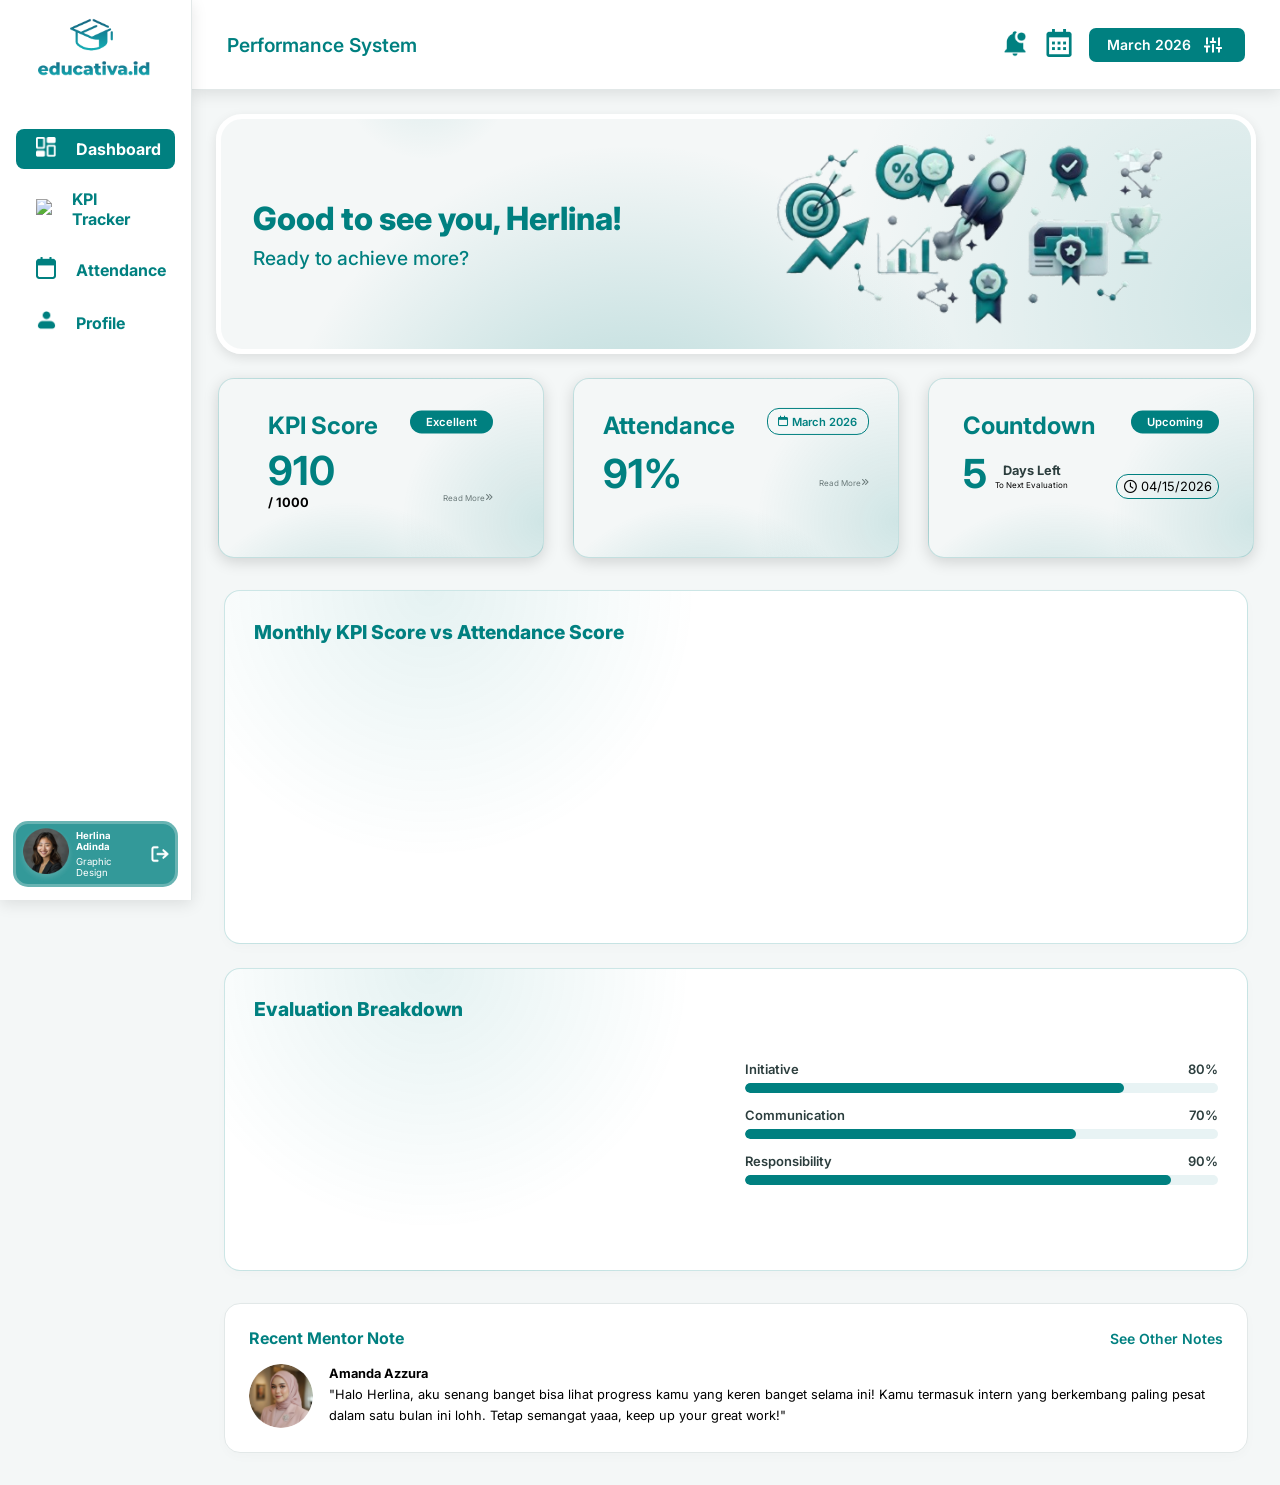
==== commit 35921747: "feat: menambahkan mentor note pada halaman dashboard" ====
--- a/index.html
+++ b/index.html
@@ -180,7 +180,21 @@
                 </div>
               </div>
             </div>
-            
+          </div>
+        </section>
+        <section class="mentor-note-card skeleton-box">
+          <div class="hide-on-load" style="width: 100%;">
+            <div class="mentor-header">
+              <h3>Recent Mentor Note</h3>
+              <a href="#" class="see-other">See Other Notes</a>
+            </div>
+            <div class="mentor-body">
+              <img src="assets/icons/avatar-2.png" alt="Amanda" class="mentor-avatar">
+              <div class="mentor-text">
+                <h4>Amanda Azzura</h4>
+                <p>"Halo Herlina, aku senang banget bisa lihat progress kamu yang keren banget selama ini! Kamu termasuk intern yang berkembang paling pesat dalam satu bulan ini lohh. Tetap semangat yaaa, keep up your great work!"</p>
+              </div>
+            </div>
           </div>
         </section>
 
--- a/css/components.css
+++ b/css/components.css
@@ -425,6 +425,66 @@
   border-radius: 5px;
 }
 
+/* ---- Mentor Note ---- */
+.mentor-note-card {
+  background: var(--white);
+  padding: 1.5rem;
+  margin: 1rem;
+  border-radius: 16px;
+  box-shadow: 0 4px 12px rgba(0, 0, 0, 0.02);
+  border: 1px solid var(--border-color);
+  margin-bottom: 8rem;
+}
+
+.mentor-header {
+  display: flex;
+  justify-content: space-between;
+  align-items: center;
+  margin-bottom: 16px;
+}
+
+.mentor-header h3 { 
+    color: var(--primary); 
+    font-size: 16px; 
+}
+
+.see-other { 
+    color: var(--primary); 
+    font-weight: 600; 
+    font-size: 14px; 
+}
+
+.mentor-body {
+  display: flex;
+  align-items: center;
+  gap: 16px;
+}
+
+.mentor-body img {
+    align-self: baseline;
+}
+
+.mentor-avatar { 
+    width: 64px; 
+    height: 64px; 
+    border-radius: 50%; 
+    object-fit: cover; 
+}
+
+.mentor-text h4 { 
+    color: var(--black); 
+    margin-bottom: 4px; 
+    font-weight: 700;
+    font-size: .8rem;
+}
+
+.mentor-text p  { 
+    color: var(--black); 
+    font-size: .6rem; 
+    line-height: 1.6; 
+    font-weight: 400;
+}
+
 
 
 
@@ -643,6 +703,11 @@
         max-width: 100%;
     }
 
+    /* ====== Mentor Note Tablet ====== */
+    .mentor-note-card {
+        margin: 2rem;
+    }
+
 }
 
 /* ================= DESKTOP — min-width: 1024px ================= */
@@ -836,5 +901,10 @@
         font-size: .8rem;
     }
 
+    /* ====== Mentor Note Desktop ====== */
+    .mentor-text p {
+        font-size: .8rem;
+    }
+
 
 }
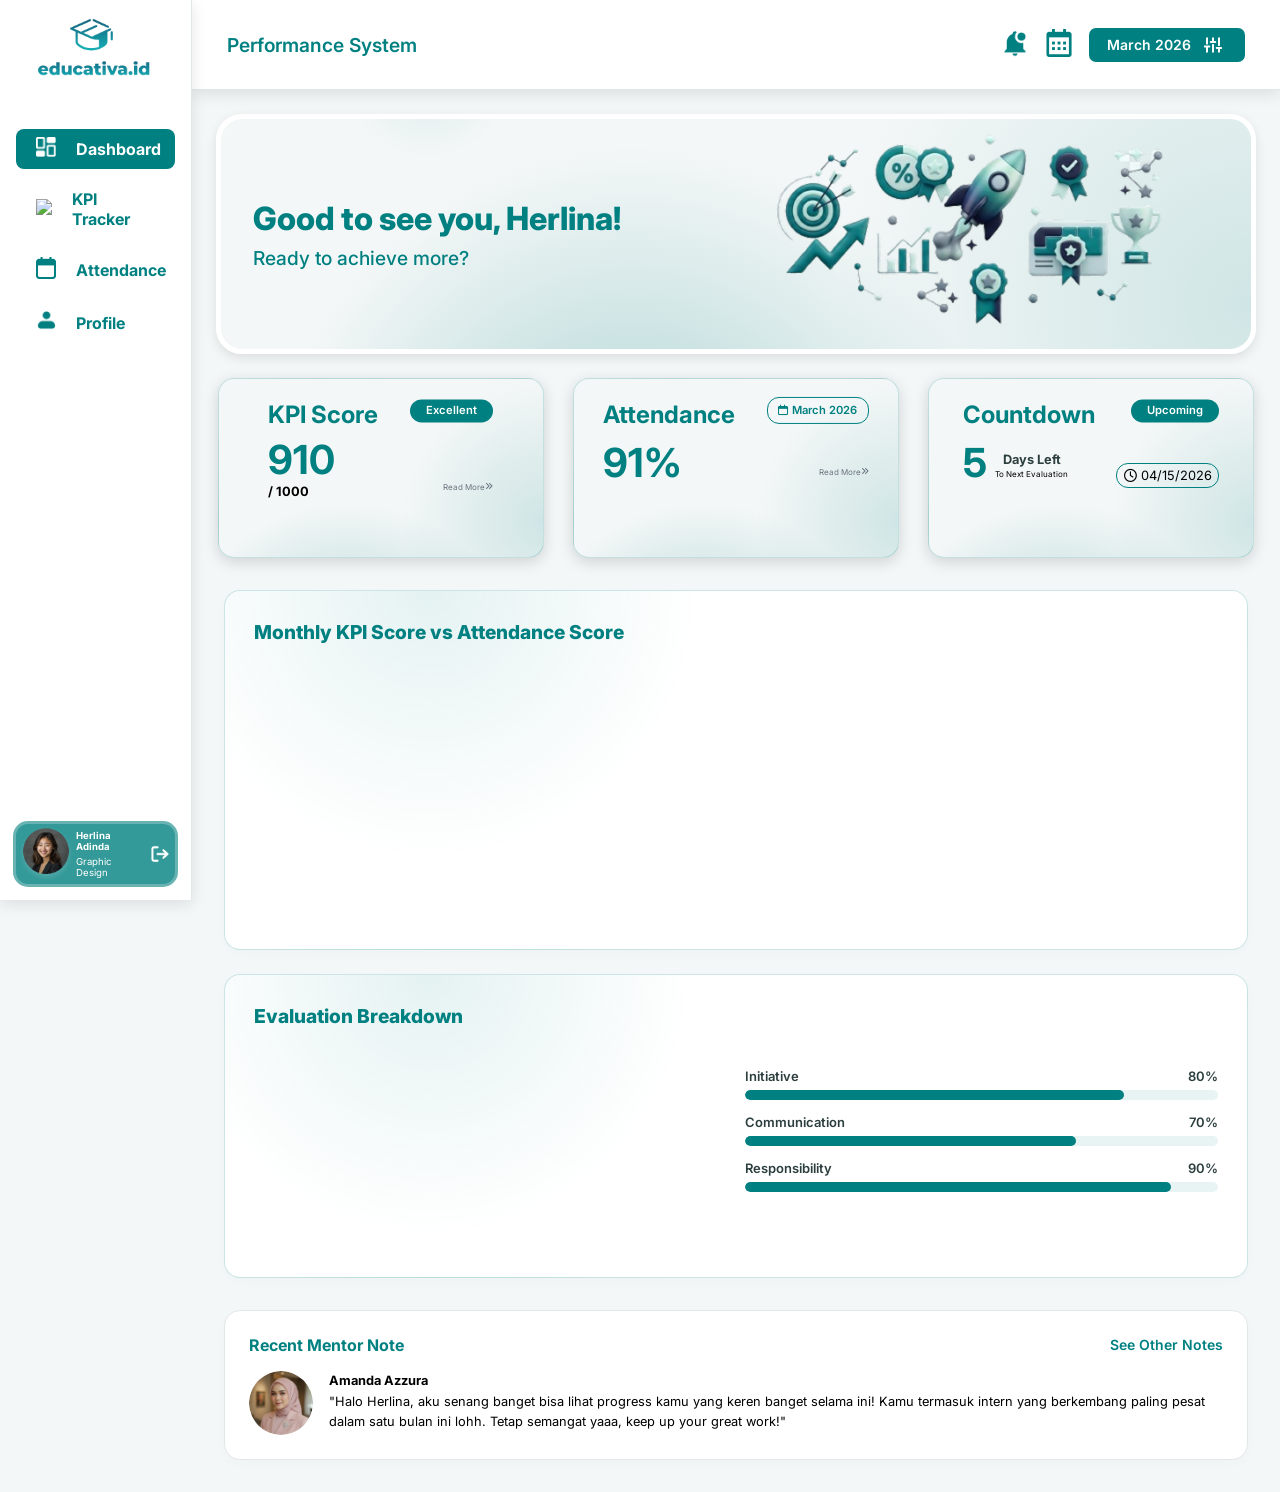
==== commit a5ec7f59: "feat: membuat section monthly performance review pada halaman KPI" ====
--- a/index.html
+++ b/index.html
@@ -30,13 +30,13 @@
       <nav class="sidebar-nav">
         <ul class="nav-list">
           <li class="list active nav-item" data-index="0">
-              <a class="sidebar-component" href="#">
+              <a class="sidebar-component" href="index.html">
                   <span class="icon"><img src="assets/icons/nav-dashboard-active.png" data-active="assets/icons/nav-dashboard-active.png" data-inactive="assets/icons/nav-dashboard.png"></span>
                   <span class="text">Dashboard</span>
               </a>
           </li>
           <li class="list nav-item" data-index="1">
-              <a class="sidebar-component" href="#">
+              <a class="sidebar-component" href="pages/KPI.html">
                   <span class="icon"><img src="assets/icons/nav-kpi.png" data-active="assets/icons/nav-kpi-active.png" data-inactive="assets/icons/nav-kpi.png"></span>
                   <span class="text">KPI Tracker</span>
               </a>
@@ -207,13 +207,13 @@
       <div class="bottom-nav">
         <ul>
           <li class="list active" data-index="0">
-              <a href="#">
+              <a href="index.html">
                   <span class="icon"><img src="assets/icons/nav-dashboard-active.png" data-active="assets/icons/nav-dashboard-active.png" data-inactive="assets/icons/nav-dashboard.png"></span>
                   <span class="text">Dashboard</span>
               </a>
           </li>
           <li class="list" data-index="1">
-              <a href="#">
+              <a href="pages/KPI.html">
                   <span class="icon"><img src="assets/icons/nav-kpi.png" data-active="assets/icons/nav-kpi-active.png" data-inactive="assets/icons/nav-kpi.png"></span>
                   <span class="text">KPI Tracker</span>
               </a>
--- a/css/style.css
+++ b/css/style.css
@@ -3,11 +3,12 @@
   --primary: #008080;
   --primary-light: #CBE4E5;
   --primary-bg: #E8F3F4;
+  --secondary-color: #E6F4F1;
   --bg-body: #F4F7F7;
   --white: #FFFFFF;
   --black: #000000;
   --text-dark: #2C3E3E;
-  --text-gray: #6B7A7A;
+  --text-gray: #6B7280;
   --border-color: #E2E8E8;
   --hover-buttonn: #006666;
 
--- a/css/components.css
+++ b/css/components.css
@@ -485,7 +485,166 @@
     font-weight: 400;
 }
 
-
+/* ---- Skeleton Animation ---- */
+.skeleton-box {
+  position: relative;
+  overflow: hidden;
+}
+
+.skeleton-box::before {
+  content: "";
+  position: absolute;
+  top: 0; left: 0; right: 0; bottom: 0;
+  background: linear-gradient(90deg, #e8f3f4 25%, #cbe4e5 50%, #e8f3f4 75%);
+  background-size: 200% 100%;
+  animation: loading 1.5s infinite;
+  z-index: 10;
+  border-radius: inherit;
+}
+
+.skeleton-box.loaded::before { display: none; }
+.hide-on-load { opacity: 0; }
+.skeleton-box.loaded .hide-on-load { opacity: 1; transition: opacity 0.5s ease-in; }
+
+@keyframes loading {
+  0%   { background-position: 200% 0; }
+  100% { background-position: -200% 0; }
+}
+
+/* ==================== HALAMAN KPI TRACKER ==================== */
+.performance-card {
+    /* width: 380px; */
+    background: var(--primary);
+    /* background: linear-gradient(135deg, #008080 0%, #046e6a 100%); */
+    border-radius: 20px;
+    border: 4px solid #40B5B5;
+    padding: 30px;
+    color: white;
+    text-align: center;
+    position: relative;
+    overflow: hidden;
+    box-shadow: 0 20px 40px rgba(0,0,0,0.2);
+    margin: 1.5rem;
+    margin-bottom: 15rem;
+}
+
+/* Efek Dekorasi Lingkaran di Background */
+.performance-card::before {
+    content: "";
+    position: absolute;
+    width: 300px;
+    height: 300px;
+    background: rgba(255, 255, 255, 0.2);
+    border-radius: 50%;
+    bottom: -150px;
+    right: -180px;
+    z-index: 0;
+}
+
+.performance-header p {
+    display: none;
+}
+
+.header-badge {
+    background: var(--secondary-color);
+    color: var(--text-gray);
+    padding: 8px 20px;
+    border-radius: 20px;
+    display: inline-block;
+    font-size: .5rem;
+    font-weight: 700;
+    letter-spacing: 0.5px;
+    text-transform: uppercase;
+    margin-bottom: 15px;
+}
+
+.performance-card h2 {
+    font-size: 1.2rem;
+    font-weight: 700;
+    margin: 0 0 .7rem 0;
+}
+
+.performance-header {
+    order: 1;
+}
+
+.chart-wrapper {
+    transform: translateY(-30%);
+    order: 2;
+}
+
+.performance-button {
+    order: 3;
+    transform: translateY(330%);
+}
+
+
+
+/* Chart Section */
+.chart-container {
+    position: relative;
+    width: 220px;
+    height: 220px;
+    margin: 0 auto .4rem;
+}
+
+.chart-value {
+    position: absolute;
+    top: 50%;
+    left: 50%;
+    transform: translate(-50%, -50%);
+    font-size: 42px;
+    font-weight: 800;
+}
+
+/* Badge Excellence */
+.status-badge {
+    background: white;
+    color: var(--primary);
+    padding: .4rem 1.8rem;
+    border-radius: 25px;
+    display: inline-flex;
+    align-items: center;
+    font-weight: 800;
+    font-size: 14px;
+    gap: 1rem;
+    box-shadow: 0 4px 15px rgba(0,0,0,0.1);
+}
+
+.status-badge img {
+    width: 1rem;
+}
+
+.status-badge p {
+    font-weight: 800;
+}
+
+.range-text {
+    display: block;
+    margin-bottom: 1rem;
+    font-size: 16px;
+    font-weight: 300;
+}
+
+/* Tombol Download */
+.btn-download {
+    margin-top: 1rem;
+    width: 100%;
+    padding: .4rem 1.2rem;
+    background: transparent;
+    border: 2px solid rgba(255,255,255,0.6);
+    border-radius: 20px;
+    color: white;
+    font-weight: 500;
+    font-size: .7rem;
+    cursor: pointer;
+    transition: all 0.3s ease;
+}
+
+.btn-download:hover {
+    background: rgba(255,255,255,0.1);
+    border-color: white;
+}
 
 
 
@@ -708,6 +867,58 @@
         margin: 2rem;
     }
 
+    /* ==================== HALAMAN KPI TABLET ==================== */
+    .performance-card {
+        display: flex;
+    }
+    
+    .performance-header {
+        display: flex;
+        flex-direction: column;
+        align-items: baseline;
+    }
+
+    .performance-header h2 {
+        font-size: 1.8rem;
+        text-align: start;
+    }
+
+    .performance-header p {
+        display: flex;
+        text-align: start;
+        font-size: .9rem;
+        padding-right: 1rem;
+    }
+
+    .chart-container {
+        width: 25vw;
+    }
+
+    .chart-wrapper {
+        order: 3;
+        display: flex;
+        flex-direction: column;
+        width: 50%;
+        transform: translateY(0);
+    }
+
+    .performance-button {
+        display: flex;
+        order: 2;
+        transform: translateY(50%);
+        gap: 1rem;
+    }
+
+    .btn-download {
+        width: 38%;
+        padding: .6rem 0;
+        transform: translateY(-50%);
+    }
+
+    .status-badge {
+        padding: 1rem;
+        height: 3vh;
+    }
 }
 
 /* ================= DESKTOP — min-width: 1024px ================= */
@@ -845,7 +1056,7 @@
     .stat-card {
         width: 25.5vw;
         height: 20vh;
-        padding: 1.5rem 0 0 0;
+        padding: .8rem 0 1.5rem 0;
     }
 
     .stat-header {
@@ -906,5 +1117,35 @@
         font-size: .8rem;
     }
 
+    /* ==================== HALAMAN KPI DESKTOP ==================== */
+    .performance-card {
+        padding: 3.5rem;
+    }
+    
+    .performance-left {
+        display: flex;
+        flex-direction: column;
+        gap: .5rem;
+    }
+    
+    .performance-header p {
+        font-size: 1.2rem;
+        margin-right: 2rem;
+    }
+
+    .header-badge {
+        font-size: 1rem;
+    }
+
+    .status-badge p {
+        font-size: 1rem;
+    }
+    
+    .btn-download {
+        padding: .5rem 0;
+        width: 30%;
+        font-size: 1rem;
+    }
+
 
 }
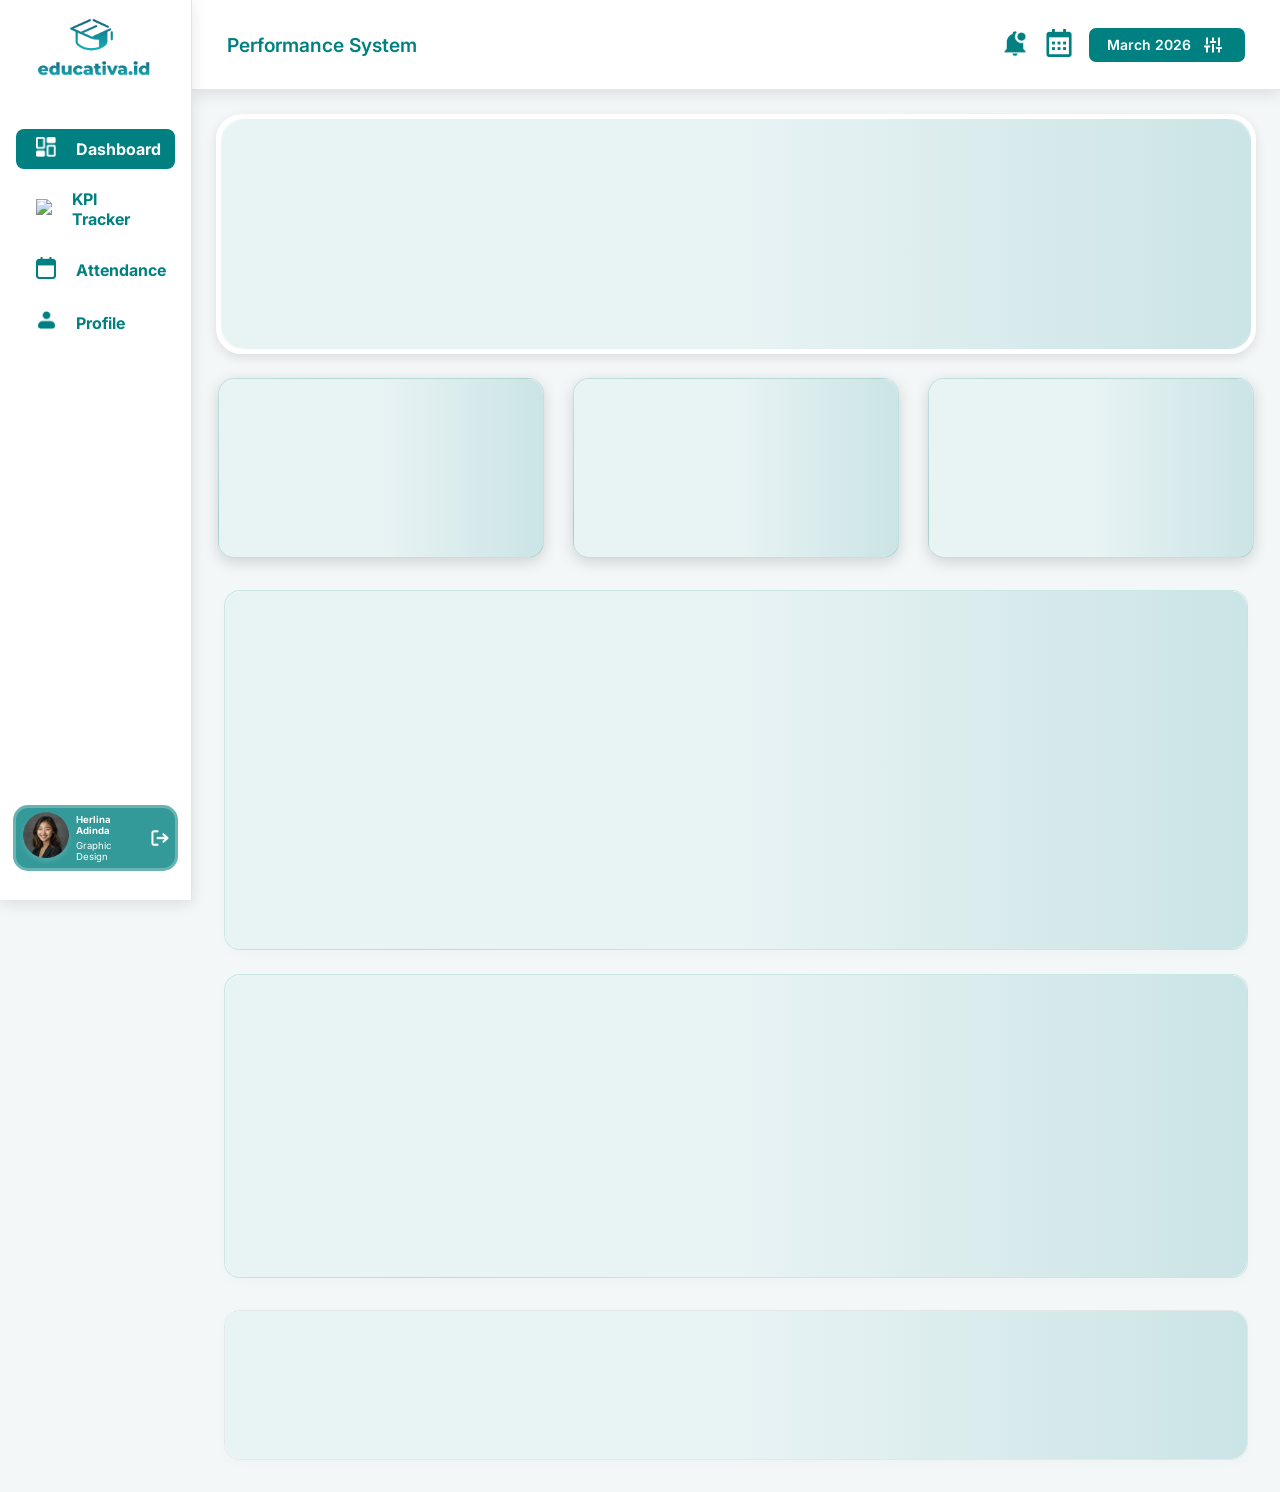
==== commit 68d67ed7: "feat: menambahkan Historical KPI Score beserta skeleton load pada halaman KPI" ====
--- a/index.html
+++ b/index.html
@@ -110,7 +110,6 @@
                   <h2>910 <span>/ 1000</span></h2>
                   <a href="#" class="read-more">Read More <i class="fa-solid fa-angles-right"></i></a>
                 </div>
-                
               </div>
             </div>
             
@@ -151,53 +150,52 @@
           </section>
 
           <section class="charts-grid">
-          <div class="chart-card skeleton-box area-chart-card">
-            <h3 class="hide-on-load">Monthly KPI Score vs Attendance Score</h3>
-            <div class="chart-container hide-on-load" style="position: relative; height:250px; width:100%">
-              <canvas id="areaChart"></canvas>
-            </div>
-          </div>
-
-          <div class="chart-card skeleton-box radar-chart-card">
-            <h3 class="hide-on-load">Evaluation Breakdown</h3>
-            <div class="wrapper-breakdown">
-              <div class="radar-container hide-on-load" style="position: relative; height:200px; width:100%; display: flex; justify-content: center;">
-                <canvas id="radarChart"></canvas>
-              </div>
-              
-              <div class="progress-breakdown hide-on-load">
-                <div class="progress-item">
-                  <div class="progress-label"><span>Initiative</span><span>80%</span></div>
-                  <div class="progress-track"><div class="progress-fill" style="width: 80%;"></div></div>
-                </div>
-                <div class="progress-item">
-                  <div class="progress-label"><span>Communication</span><span>70%</span></div>
-                  <div class="progress-track"><div class="progress-fill" style="width: 70%;"></div></div>
-                </div>
-                <div class="progress-item">
-                  <div class="progress-label"><span>Responsibility</span><span>90%</span></div>
-                  <div class="progress-track"><div class="progress-fill" style="width: 90%;"></div></div>
-                </div>
-              </div>
-            </div>
-          </div>
-        </section>
-        <section class="mentor-note-card skeleton-box">
-          <div class="hide-on-load" style="width: 100%;">
-            <div class="mentor-header">
-              <h3>Recent Mentor Note</h3>
-              <a href="#" class="see-other">See Other Notes</a>
-            </div>
-            <div class="mentor-body">
-              <img src="assets/icons/avatar-2.png" alt="Amanda" class="mentor-avatar">
-              <div class="mentor-text">
-                <h4>Amanda Azzura</h4>
-                <p>"Halo Herlina, aku senang banget bisa lihat progress kamu yang keren banget selama ini! Kamu termasuk intern yang berkembang paling pesat dalam satu bulan ini lohh. Tetap semangat yaaa, keep up your great work!"</p>
-              </div>
-            </div>
-          </div>
-        </section>
-
+            <div class="chart-card skeleton-box area-chart-card">
+              <h3 class="hide-on-load">Monthly KPI Score vs Attendance Score</h3>
+              <div class="chart-container hide-on-load" style="position: relative; height:250px; width:100%">
+                <canvas id="areaChart"></canvas>
+              </div>
+            </div>
+
+            <div class="chart-card skeleton-box radar-chart-card">
+              <h3 class="hide-on-load">Evaluation Breakdown</h3>
+              <div class="wrapper-breakdown">
+                <div class="radar-container hide-on-load" style="position: relative; height:200px; width:100%; display: flex; justify-content: center;">
+                  <canvas id="radarChart"></canvas>
+                </div>
+                
+                <div class="progress-breakdown hide-on-load">
+                  <div class="progress-item">
+                    <div class="progress-label"><span>Initiative</span><span>80%</span></div>
+                    <div class="progress-track"><div class="progress-fill" style="width: 80%;"></div></div>
+                  </div>
+                  <div class="progress-item">
+                    <div class="progress-label"><span>Communication</span><span>70%</span></div>
+                    <div class="progress-track"><div class="progress-fill" style="width: 70%;"></div></div>
+                  </div>
+                  <div class="progress-item">
+                    <div class="progress-label"><span>Responsibility</span><span>90%</span></div>
+                    <div class="progress-track"><div class="progress-fill" style="width: 90%;"></div></div>
+                  </div>
+                </div>
+              </div>
+            </div>
+          </section>
+          <section class="mentor-note-card skeleton-box">
+            <div class="hide-on-load" style="width: 100%;">
+              <div class="mentor-header">
+                <h3>Recent Mentor Note</h3>
+                <a href="#" class="see-other">See Other Notes</a>
+              </div>
+              <div class="mentor-body">
+                <img src="assets/icons/avatar-2.png" alt="Amanda" class="mentor-avatar">
+                <div class="mentor-text">
+                  <h4>Amanda Azzura</h4>
+                  <p>"Halo Herlina, aku senang banget bisa lihat progress kamu yang keren banget selama ini! Kamu termasuk intern yang berkembang paling pesat dalam satu bulan ini lohh. Tetap semangat yaaa, keep up your great work!"</p>
+                </div>
+              </div>
+            </div>
+          </section>
         </div>
       </main>
     </div>
--- a/css/layout.css
+++ b/css/layout.css
@@ -24,24 +24,22 @@
   flex-direction: column;
 }
 
-/* === HEADER ==== */
-/* .header {
-  display: flex;
-  flex: 1;
-  width: 100%;
-  background-color: var(--white);
-  border-bottom: 1px solid var(--border-color);
-} */
+/* ----- KPI Mobile ----- */
+.kpi-section {
+    width: 100%;
+    max-width: 100%;
+    padding: 0 1rem;
+    box-sizing: border-box;
+    overflow-x: hidden;
+}
 
-/* ==== MAIN CONTENT ==== */
-/* .main-content {
-  flex: 1;
-  width: 100%;
-  margin-left: 0;
-  display: flex;
-  flex-direction: column;
-  background-color: blue;
-} */
+/* ------- Historical KPI Score ------- */
+.kpi-dashboard-widget-container {
+    width: 100%;
+    /* max-width: 80vw; */
+    padding: 20px;
+    box-sizing: border-box;
+}
 
 
 /* ================= TABLET — min-width: 768px ================= */
@@ -65,8 +63,6 @@
     margin-left: auto;
   }
 
-
-
 }
 
 /* ================= DESKTOP — min-width: 1024px ================= */
--- a/css/components.css
+++ b/css/components.css
@@ -511,6 +511,34 @@
   100% { background-position: -200% 0; }
 }
 
+/* ---- Skeleton untuk Performance Card (Background Hijau Gelap) ---- */
+.performance-card.skeleton-box {
+  overflow: hidden;
+}
+
+/* Gunakan ::after untuk skeleton agar tidak menimpa ::before asli (lingkaran) */
+.performance-card.skeleton-box::after {
+  content: "";
+  position: absolute;
+  top: 0; left: 0; right: 0; bottom: 0;
+  background: linear-gradient(90deg, #3a9e9e 25%, #5fcbcb 50%, #3a9e9e 75%);
+  background-size: 200% 100%;
+  animation: skeletonShimmer 1.5s infinite;
+  z-index: 10;
+  border-radius: inherit;
+}
+
+/* Animasi shimmer khusus untuk background hijau */
+@keyframes skeletonShimmer {
+  0%   { background-position: 200% 0; }
+  100% { background-position: -200% 0; }
+}
+
+/* Saat loaded, sembunyikan skeleton */
+.performance-card.skeleton-box.loaded::after {
+  display: none;
+}
+
 /* ==================== HALAMAN KPI TRACKER ==================== */
 .performance-card {
     /* width: 380px; */
@@ -523,12 +551,12 @@
     text-align: center;
     position: relative;
     overflow: hidden;
-    box-shadow: 0 20px 40px rgba(0,0,0,0.2);
+    box-shadow: 0 20px 40px rgba(0,0,0,0.1);
     margin: 1.5rem;
-    margin-bottom: 15rem;
-}
-
-/* Efek Dekorasi Lingkaran di Background */
+    margin-bottom: 2rem;
+}
+
+/* Efek Dekorasi Lingkaran di Background - disembunyikan saat skeleton */
 .performance-card::before {
     content: "";
     position: absolute;
@@ -539,6 +567,12 @@
     bottom: -150px;
     right: -180px;
     z-index: 0;
+    transition: opacity 0.3s ease;
+}
+
+/* Saat skeleton aktif, sembunyikan lingkaran dekorasi */
+.performance-card.skeleton-box:not(.loaded)::before {
+  opacity: 0;
 }
 
 .performance-header p {
@@ -646,6 +680,185 @@
     border-color: white;
 }
 
+/* -------------------- KPI Indicators Mobile -------------------- */
+.kpi-title {
+    color: var(--primary);
+    font-size: 1.5rem;
+    font-weight: 700;
+    margin: 0 0 .5rem .5rem;
+}
+
+.kpi-grid {
+    display: grid;
+    grid-template-columns: repeat(2, 1fr);
+    gap: .5rem;
+    max-width: 100%;
+    box-sizing: border-box;
+    margin-bottom: .7rem;
+}
+
+.kpi-card {
+    background-color: var(--white);
+    background: 
+        radial-gradient(circle at 20% -20%, rgba(0, 128, 128, 0.1), transparent 10%),
+        radial-gradient(circle at 100% 80%, rgba(0, 128, 128, 0.15), transparent 40%),
+        radial-gradient(circle at 40% 170%, rgba(0, 128, 128, 0.3), transparent 50%);
+    border: 4px solid rgba(0, 128, 128, 0.1);
+    border-radius: 25px;
+    padding: 1rem;
+    box-shadow: 0 4px 15px rgba(0, 0, 0, .1);
+    transition: transform 0.2s ease;
+    max-width: 100%;
+    box-sizing: border-box;
+    overflow: hidden;
+}
+
+.kpi-card:hover {
+    transform: translateY(-2px);
+}
+
+.card-header {
+    display: flex;
+    align-items: center;
+    margin-bottom: .8rem;
+}
+
+.icon-box {
+    background-color: var(--secondary-color);
+    border-radius: 10px;
+    display: flex;
+    align-items: center;
+    justify-content: center;
+    margin-right: .5rem;
+    padding: .5rem;
+}
+
+.icon-box img {
+    width: 70%;
+}
+
+.card-header h2 {
+    color: var(--primary);
+    font-size: .8rem;
+    margin: 0;
+    font-weight: 600;
+}
+
+.card-body {
+    display: flex;
+    justify-content: space-between;
+    align-items: center;
+}
+
+.card-info {
+    flex: 1;
+}
+
+.info-label {
+    color: var(--text-gray);
+    font-size: .6rem;
+    margin: 0 0 5px 0;
+}
+
+.info-value {
+    color: var(--black);
+    font-size: .9rem;
+    font-weight: 700;
+    margin: 0 0 .7rem 0;
+}
+
+.info-status {
+    color: var(--black);
+    font-size: .7rem;
+    font-weight: 600;
+    margin: 0;
+}
+
+.card-chart {
+    position: relative;
+    width: 4rem;
+    height: 4rem;
+    flex-shrink: 0;
+}
+
+.chart-center-text {
+    position: absolute;
+    top: 50%;
+    left: 50%;
+    transform: translate(-50%, -50%);
+    font-size: .7rem;
+    font-weight: 700;
+    color: var(--primary);
+}
+
+/* -------------------- Historical KPI Score -------------------- */
+
+/* Card pembungkus grafik */
+.kpi-historical-card-wrapper {
+    background-color: var(--white);
+    border-radius: 20px;
+    padding: 35px 40px;
+    box-shadow: 0 10px 40px rgba(0, 136, 140, 0.06);
+    border: 2px solid rgba(0, 128, 128, 0.1); /* Border tipis kehijauan */
+}
+
+/* Header card (Judul dan Tab) */
+.kpi-card-header-section {
+    display: flex;
+    justify-content: space-between;
+    align-items: center;
+    margin-bottom: 30px;
+}
+
+/* Judul card */
+.kpi-card-main-title {
+    font-size: 1.2rem;
+    font-weight: 700;
+    color: #057d81; /* Warna hijau teal gelap */
+    margin: 0;
+    letter-spacing: -0.5px;
+}
+
+/* Navigasi tab (Monthly / Weekly) */
+.kpi-card-tab-controls {
+    display: flex;
+    gap: .8rem;
+}
+
+.kpi-tab-button {
+    background: none;
+    border: none;
+    font-size: .7rem;
+    font-weight: 700;
+    color: #2b3035;
+    cursor: pointer;
+    padding: 0 0 8px 0;
+    position: relative;
+}
+
+/* Style untuk tab yang aktif */
+.kpi-tab-button.kpi-tab-active {
+    color: #057d81;
+}
+
+.kpi-tab-button.kpi-tab-active::after {
+    content: '';
+    position: absolute;
+    bottom: 0;
+    left: 0;
+    width: 100%;
+    height: 3px;
+    background-color: #057d81;
+    border-radius: 2px;
+}
+
+/* Container canvas untuk Chart.js */
+.kpi-chart-canvas-container {
+    position: relative;
+    height: 350px;
+    width: 100%;
+}
+
 
 
 /* ================= TABLET — min-width: 768px ================= */
@@ -890,6 +1103,10 @@
         padding-right: 1rem;
     }
 
+    .header-badge {
+        font-size: .6rem;
+    }
+
     .chart-container {
         width: 25vw;
     }
@@ -918,6 +1135,29 @@
     .status-badge {
         padding: 1rem;
         height: 3vh;
+    }
+
+    /* ====== KPI Performance Grid Tablet ====== */
+    .kpi-grid {
+        grid-template-columns: repeat(2, 1fr);
+        gap: 20px;
+        padding: 0 1rem;
+    }
+
+    .kpi-title {
+        font-size: 1.4rem;
+        margin-left: 1.2rem;
+    }
+
+    .card-info {
+        flex: none;
+        display: flex;
+        gap: 2rem;
+        padding: 1rem;
+    }
+
+    .card-chart {
+        transform: translateY(-30%);
     }
 }
 
@@ -975,6 +1215,7 @@
     .sidebar-footer {
         background-color: var(--white);
         border: none;
+        margin-bottom: 1rem;
     }
 
     .user-profile {
@@ -1147,5 +1388,25 @@
         font-size: 1rem;
     }
 
-
+    /* ====== KPI Grid Desktop ====== */
+    .kpi-grid {
+        grid-template-columns: repeat(4, 1fr);
+        gap: 24px;
+        padding: 0 2rem;
+        margin-bottom: 0;
+    }
+
+    .card-info {
+        flex-direction: column;
+        gap: .5rem;
+    }
+
+    .card-chart {
+        transform: translateY(0);
+
+    }
+
+    .kpi-historical-card-wrapper {
+        margin: 2.2rem;
+    }
 }
